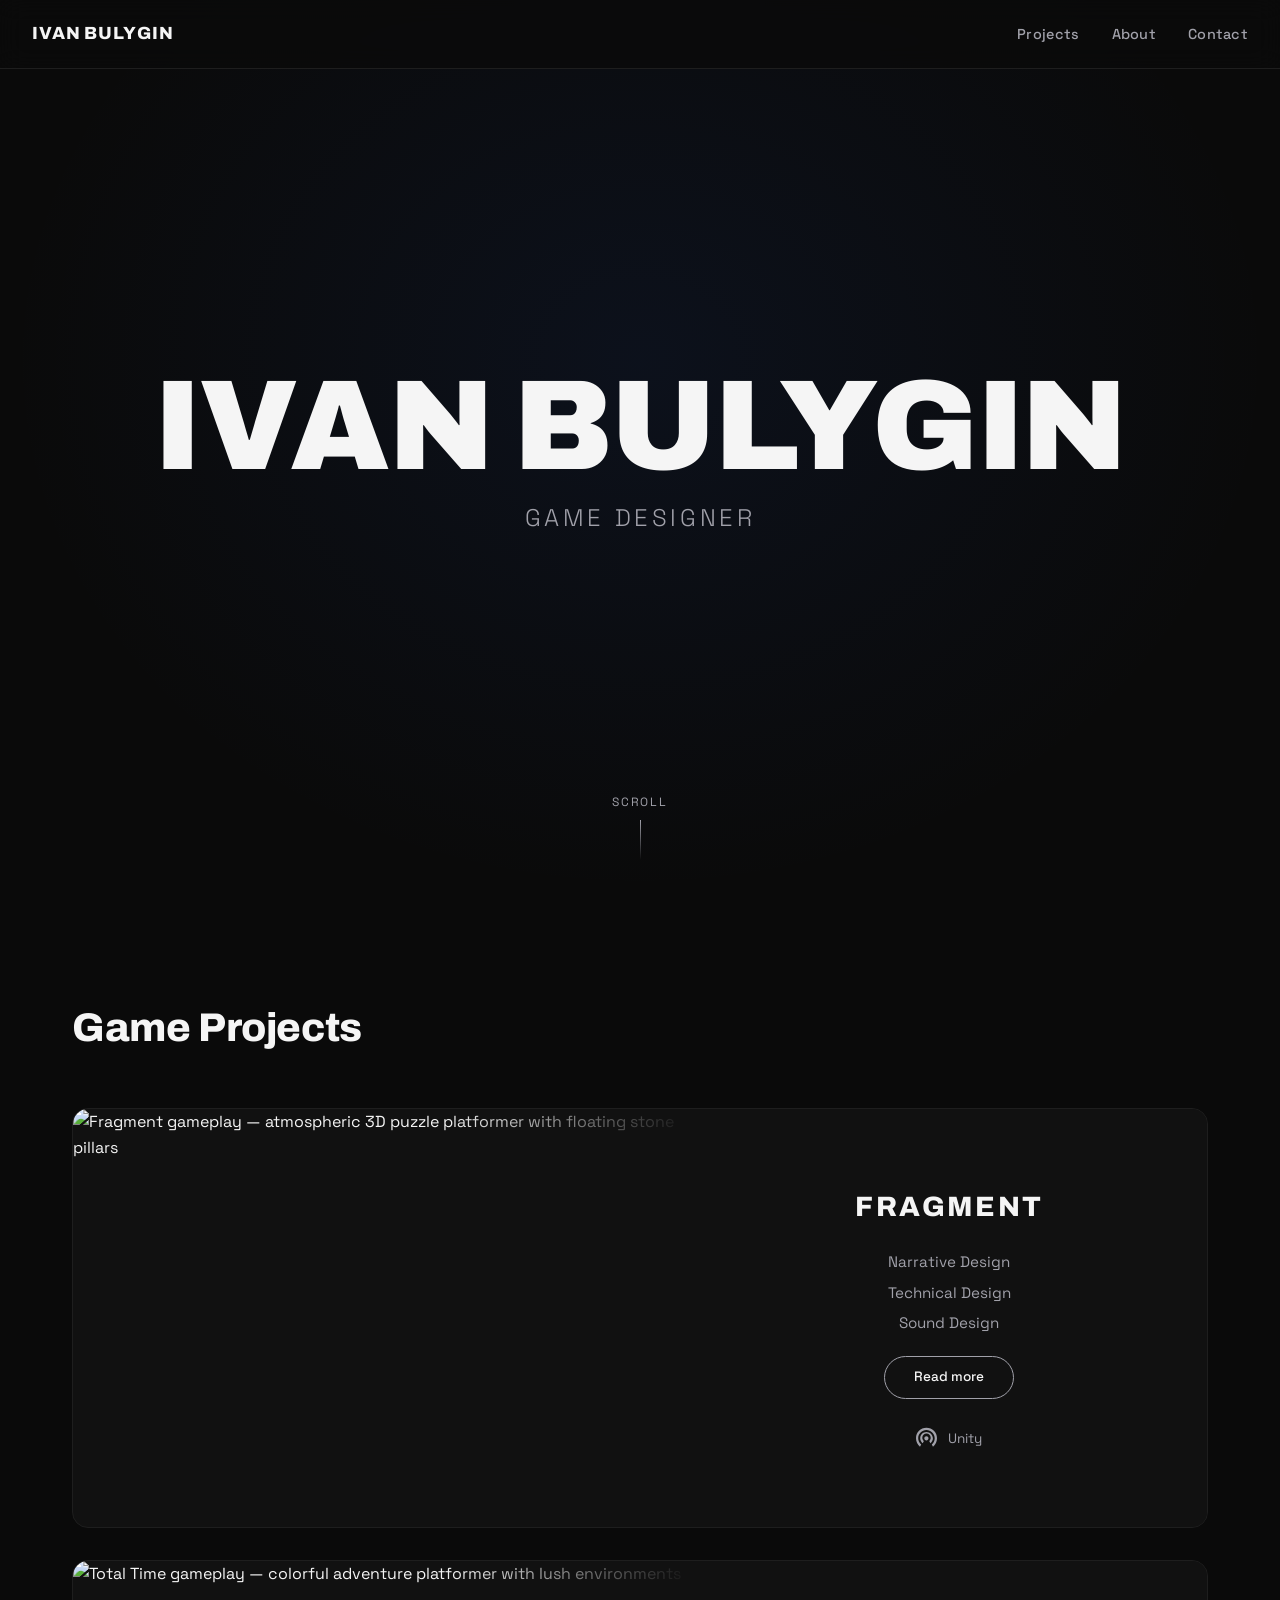
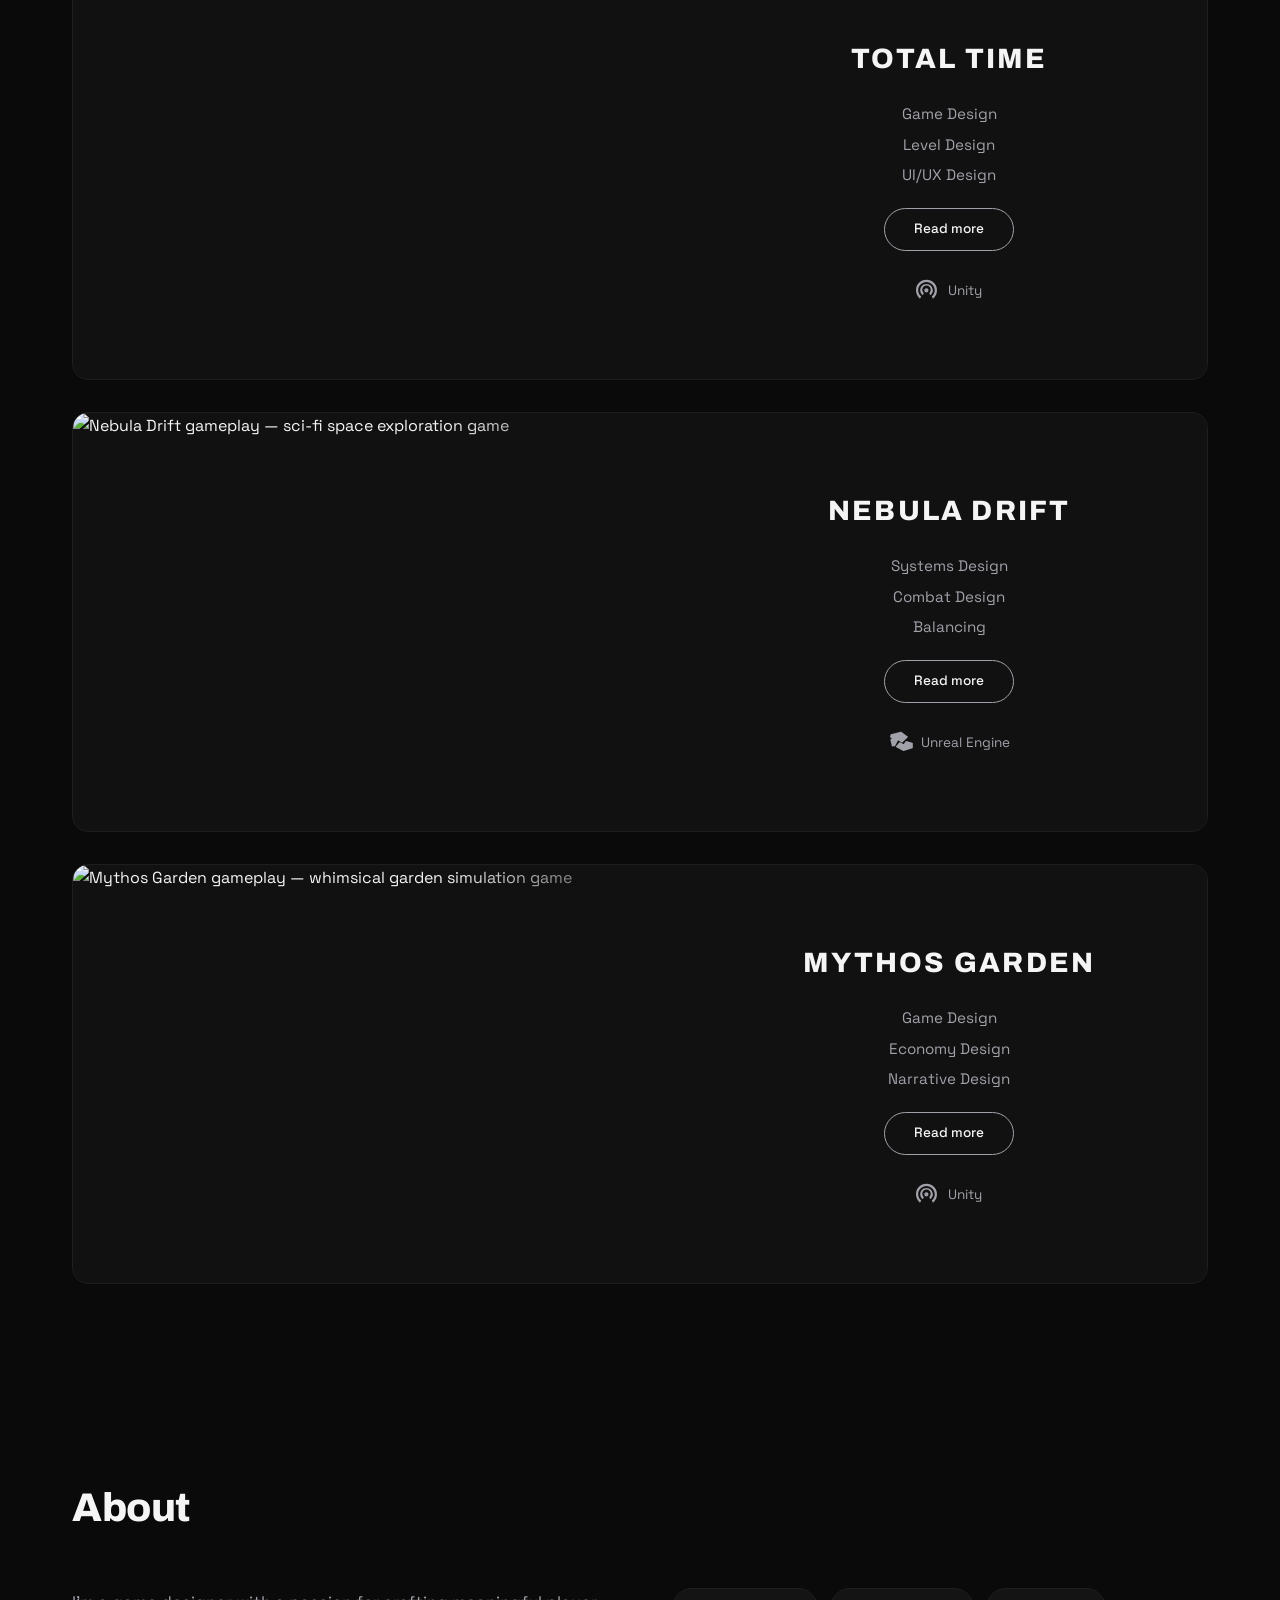
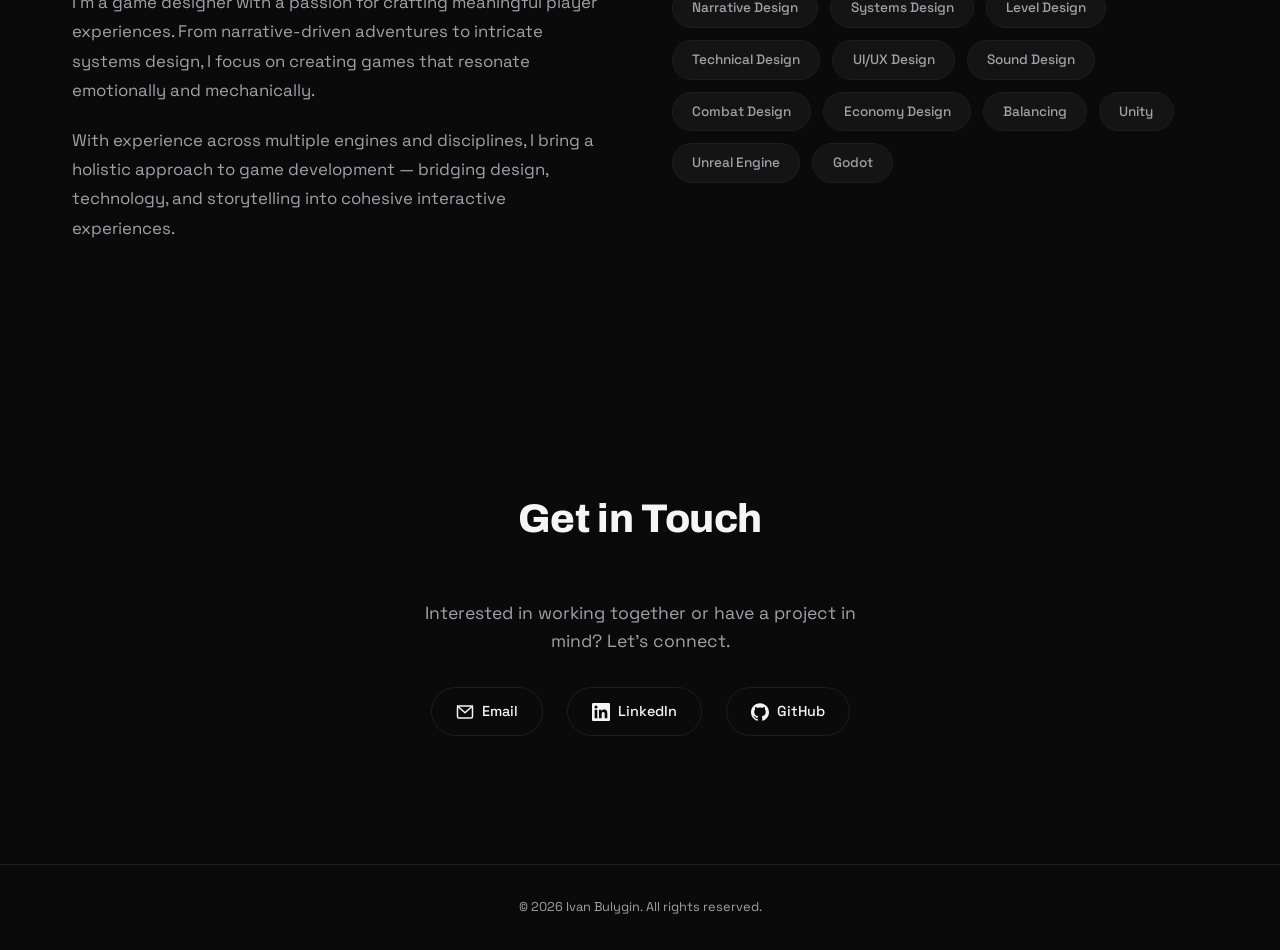
==== index.html @ 9d16061a "Add game designer portfolio website Dark-themed, cinematic single-page portfolio with: - Bold hero s" ====
<!DOCTYPE html>
<html lang="en">
<head>
  <meta charset="UTF-8">
  <meta name="viewport" content="width=device-width, initial-scale=1.0">
  <title>Ivan Bulygin — Game Designer</title>
  <meta name="description" content="Game Designer portfolio — Narrative Design, Technical Design, Sound Design">
  <link rel="preconnect" href="https://fonts.googleapis.com">
  <link rel="preconnect" href="https://fonts.gstatic.com" crossorigin>
  <link href="https://fonts.googleapis.com/css2?family=Archivo:wght@400;500;600;700;800;900&family=Space+Grotesk:wght@300;400;500;600;700&display=swap" rel="stylesheet">
  <style>
    *, *::before, *::after { margin: 0; padding: 0; box-sizing: border-box; }

    :root {
      --bg: #0a0a0a;
      --bg-card: #111111;
      --text: #f5f5f5;
      --text-muted: #a1a1aa;
      --accent: #2563EB;
      --border: #1e1e1e;
      --font-heading: 'Archivo', sans-serif;
      --font-body: 'Space Grotesk', sans-serif;
    }

    html { scroll-behavior: smooth; }

    body {
      background: var(--bg);
      color: var(--text);
      font-family: var(--font-body);
      line-height: 1.6;
      -webkit-font-smoothing: antialiased;
    }

    @media (prefers-reduced-motion: reduce) {
      *, *::before, *::after {
        animation-duration: 0.01ms !important;
        transition-duration: 0.01ms !important;
        scroll-behavior: auto !important;
      }
    }

    /* ── Navigation ── */
    nav {
      position: fixed;
      top: 0;
      left: 0;
      right: 0;
      z-index: 50;
      padding: 1.25rem 2rem;
      display: flex;
      justify-content: space-between;
      align-items: center;
      background: rgba(10, 10, 10, 0.8);
      backdrop-filter: blur(12px);
      -webkit-backdrop-filter: blur(12px);
      border-bottom: 1px solid var(--border);
      transition: background 0.3s;
    }

    nav .logo {
      font-family: var(--font-heading);
      font-weight: 800;
      font-size: 1.1rem;
      letter-spacing: 0.05em;
      text-transform: uppercase;
      color: var(--text);
      text-decoration: none;
    }

    nav .nav-links {
      display: flex;
      gap: 2rem;
      list-style: none;
    }

    nav .nav-links a {
      color: var(--text-muted);
      text-decoration: none;
      font-size: 0.9rem;
      font-weight: 500;
      letter-spacing: 0.02em;
      transition: color 0.2s;
      cursor: pointer;
    }

    nav .nav-links a:hover,
    nav .nav-links a:focus-visible {
      color: var(--text);
    }

    /* ── Hero ── */
    .hero {
      min-height: 100vh;
      display: flex;
      flex-direction: column;
      justify-content: center;
      align-items: center;
      text-align: center;
      padding: 2rem;
      position: relative;
      overflow: hidden;
    }

    .hero::before {
      content: '';
      position: absolute;
      inset: 0;
      background: radial-gradient(ellipse at 50% 40%, rgba(37, 99, 235, 0.08) 0%, transparent 70%);
      pointer-events: none;
    }

    .hero h1 {
      font-family: var(--font-heading);
      font-weight: 900;
      font-size: clamp(3.5rem, 10vw, 8rem);
      letter-spacing: -0.02em;
      line-height: 1;
      margin-bottom: 0.5rem;
      opacity: 0;
      transform: translateY(30px);
      animation: fadeUp 0.8s ease forwards;
    }

    .hero .subtitle {
      font-family: var(--font-body);
      font-size: clamp(1.1rem, 2.5vw, 1.5rem);
      font-weight: 300;
      color: var(--text-muted);
      letter-spacing: 0.15em;
      text-transform: uppercase;
      opacity: 0;
      transform: translateY(20px);
      animation: fadeUp 0.8s ease 0.2s forwards;
    }

    .hero .scroll-hint {
      position: absolute;
      bottom: 2.5rem;
      display: flex;
      flex-direction: column;
      align-items: center;
      gap: 0.5rem;
      color: var(--text-muted);
      font-size: 0.75rem;
      letter-spacing: 0.15em;
      text-transform: uppercase;
      opacity: 0;
      animation: fadeUp 0.8s ease 0.6s forwards;
    }

    .scroll-hint .arrow {
      width: 1px;
      height: 40px;
      background: linear-gradient(to bottom, var(--text-muted), transparent);
      animation: pulse 2s ease-in-out infinite;
    }

    /* ── Section ── */
    section {
      padding: 6rem 2rem;
      max-width: 1200px;
      margin: 0 auto;
    }

    .section-title {
      font-family: var(--font-heading);
      font-weight: 800;
      font-size: clamp(1.8rem, 4vw, 2.5rem);
      margin-bottom: 3rem;
      letter-spacing: -0.01em;
    }

    /* ── Project Cards ── */
    .projects-grid {
      display: flex;
      flex-direction: column;
      gap: 2rem;
    }

    .project-card {
      position: relative;
      display: grid;
      grid-template-columns: 1.2fr 1fr;
      min-height: 420px;
      border-radius: 16px;
      overflow: hidden;
      background: var(--bg-card);
      border: 1px solid var(--border);
      cursor: pointer;
      transition: transform 0.35s ease, box-shadow 0.35s ease;
      text-decoration: none;
      color: var(--text);
    }

    .project-card:hover {
      transform: translateY(-4px);
      box-shadow: 0 20px 60px rgba(0, 0, 0, 0.5);
    }

    .project-card:focus-visible {
      outline: 2px solid var(--accent);
      outline-offset: 2px;
    }

    .project-media {
      position: relative;
      overflow: hidden;
    }

    .project-media img {
      width: 100%;
      height: 100%;
      object-fit: cover;
      transition: transform 0.6s ease;
    }

    .project-card:hover .project-media img {
      transform: scale(1.05);
    }

    .project-media::after {
      content: '';
      position: absolute;
      inset: 0;
      background: linear-gradient(to right, transparent 60%, var(--bg-card) 100%);
      pointer-events: none;
    }

    .project-info {
      display: flex;
      flex-direction: column;
      justify-content: center;
      align-items: center;
      text-align: center;
      padding: 2.5rem;
      gap: 1.25rem;
      position: relative;
      background: linear-gradient(135deg, rgba(17,17,17,0.6) 0%, var(--bg-card) 40%);
    }

    .project-title {
      font-family: var(--font-heading);
      font-weight: 800;
      font-size: 1.75rem;
      letter-spacing: 0.08em;
      text-transform: uppercase;
    }

    .project-roles {
      display: flex;
      flex-direction: column;
      gap: 0.4rem;
    }

    .project-roles span {
      font-size: 0.95rem;
      color: var(--text-muted);
      font-weight: 400;
    }

    .project-btn {
      display: inline-block;
      padding: 0.6rem 1.8rem;
      border: 1px solid var(--text-muted);
      border-radius: 100px;
      font-family: var(--font-body);
      font-size: 0.85rem;
      font-weight: 500;
      color: var(--text);
      text-decoration: none;
      transition: background 0.25s, border-color 0.25s;
      cursor: pointer;
      background: transparent;
    }

    .project-btn:hover {
      background: rgba(255,255,255,0.08);
      border-color: var(--text);
    }

    .project-engine {
      display: flex;
      align-items: center;
      gap: 0.5rem;
      color: var(--text-muted);
      font-size: 0.85rem;
      margin-top: 0.5rem;
    }

    .project-engine svg {
      width: 24px;
      height: 24px;
    }

    /* ── About ── */
    .about-content {
      display: grid;
      grid-template-columns: 1fr 1fr;
      gap: 4rem;
      align-items: start;
    }

    .about-text p {
      color: var(--text-muted);
      font-size: 1.05rem;
      line-height: 1.75;
      margin-bottom: 1.25rem;
    }

    .skills-list {
      display: flex;
      flex-wrap: wrap;
      gap: 0.75rem;
      list-style: none;
    }

    .skills-list li {
      padding: 0.5rem 1.2rem;
      background: rgba(255,255,255,0.04);
      border: 1px solid var(--border);
      border-radius: 100px;
      font-size: 0.85rem;
      color: var(--text-muted);
      font-weight: 500;
      transition: border-color 0.2s, color 0.2s;
    }

    .skills-list li:hover {
      border-color: var(--text-muted);
      color: var(--text);
    }

    /* ── Contact ── */
    .contact {
      text-align: center;
      padding: 8rem 2rem;
    }

    .contact p {
      color: var(--text-muted);
      font-size: 1.1rem;
      margin-bottom: 2rem;
      max-width: 480px;
      margin-left: auto;
      margin-right: auto;
    }

    .contact-links {
      display: flex;
      justify-content: center;
      gap: 1.5rem;
      flex-wrap: wrap;
    }

    .contact-link {
      display: inline-flex;
      align-items: center;
      gap: 0.5rem;
      padding: 0.75rem 1.5rem;
      border: 1px solid var(--border);
      border-radius: 100px;
      color: var(--text);
      text-decoration: none;
      font-size: 0.9rem;
      font-weight: 500;
      transition: background 0.25s, border-color 0.25s;
      cursor: pointer;
    }

    .contact-link:hover {
      background: rgba(255,255,255,0.06);
      border-color: var(--text-muted);
    }

    .contact-link svg {
      width: 18px;
      height: 18px;
    }

    /* ── Footer ── */
    footer {
      text-align: center;
      padding: 2rem;
      color: var(--text-muted);
      font-size: 0.8rem;
      border-top: 1px solid var(--border);
    }

    /* ── Animations ── */
    @keyframes fadeUp {
      to {
        opacity: 1;
        transform: translateY(0);
      }
    }

    @keyframes pulse {
      0%, 100% { opacity: 0.4; }
      50% { opacity: 1; }
    }

    .reveal {
      opacity: 0;
      transform: translateY(40px);
      transition: opacity 0.7s ease, transform 0.7s ease;
    }

    .reveal.visible {
      opacity: 1;
      transform: translateY(0);
    }

    /* ── Responsive ── */
    @media (max-width: 768px) {
      nav { padding: 1rem 1.25rem; }
      nav .nav-links { gap: 1.25rem; }
      nav .nav-links a { font-size: 0.8rem; }

      section { padding: 4rem 1.25rem; }

      .project-card {
        grid-template-columns: 1fr;
        min-height: auto;
      }

      .project-media {
        height: 240px;
      }

      .project-media::after {
        background: linear-gradient(to bottom, transparent 50%, var(--bg-card) 100%);
      }

      .project-info {
        padding: 2rem 1.5rem;
      }

      .about-content {
        grid-template-columns: 1fr;
        gap: 2.5rem;
      }

      .contact { padding: 5rem 1.25rem; }
    }

    @media (max-width: 480px) {
      .hero h1 { font-size: 3rem; }
      .project-title { font-size: 1.35rem; }
    }
  </style>
</head>
<body>

  <!-- Navigation -->
  <nav>
    <a href="#" class="logo">Ivan Bulygin</a>
    <ul class="nav-links">
      <li><a href="#projects">Projects</a></li>
      <li><a href="#about">About</a></li>
      <li><a href="#contact">Contact</a></li>
    </ul>
  </nav>

  <!-- Hero -->
  <header class="hero">
    <h1>IVAN BULYGIN</h1>
    <p class="subtitle">Game Designer</p>
    <div class="scroll-hint">
      <span>Scroll</span>
      <div class="arrow"></div>
    </div>
  </header>

  <!-- Projects -->
  <section id="projects">
    <h2 class="section-title reveal">Game Projects</h2>

    <!-- Project 1: Fragment -->
    <div class="projects-grid">
      <a class="project-card reveal" href="#" aria-label="View Fragment project details">
        <div class="project-media">
          <img src="https://media.giphy.com/media/v1.Y2lkPTc5MGI3NjExcGRnOWRyMHk1OXRrN2gxaWVnamc2ZzBuNnVyNWN4YTFyOXV5OXA1NSZlcD12MV9pbnRlcm5hbF9naWZfYnlfaWQmY3Q9Zw/26BRuo6sLetdllPAQ/giphy.gif" alt="Fragment gameplay — atmospheric 3D puzzle platformer with floating stone pillars" loading="lazy">
        </div>
        <div class="project-info">
          <h3 class="project-title">Fragment</h3>
          <div class="project-roles">
            <span>Narrative Design</span>
            <span>Technical Design</span>
            <span>Sound Design</span>
          </div>
          <span class="project-btn">Read more</span>
          <div class="project-engine">
            <svg viewBox="0 0 24 24" fill="currentColor"><path d="M10.4 0.8C4.6 0.8 0 5.4 0 11.3c0 3.4 1.6 6.4 4 8.4l1.2-2.2c-1.8-1.6-3-3.8-3-6.3C2.2 6.6 5.9 2.9 10.4 2.9s8.3 3.7 8.3 8.3c0 2.5-1.1 4.7-2.9 6.3l1.2 2.2c2.5-2 4-5 4-8.4C21 5.4 16.3 0.8 10.4 0.8zM10.4 5c-3.4 0-6.2 2.8-6.2 6.3 0 2 1 3.8 2.5 4.9l1.2-2.2c-1-.8-1.6-2-1.6-3.3 0-2.3 1.9-4.2 4.2-4.2s4.2 1.9 4.2 4.2c0 1.3-.6 2.5-1.5 3.3l1.2 2.2c1.5-1.2 2.5-3 2.5-4.9C16.7 7.8 13.9 5 10.4 5zm0 4.2c-1.1 0-2.1.9-2.1 2.1s.9 2.1 2.1 2.1 2.1-.9 2.1-2.1-.9-2.1-2.1-2.1z"/></svg>
            <span>Unity</span>
          </div>
        </div>
      </a>

      <!-- Project 2: Total Time -->
      <a class="project-card reveal" href="#" aria-label="View Total Time project details">
        <div class="project-media">
          <img src="https://media.giphy.com/media/v1.Y2lkPTc5MGI3NjExd2k4MWM5NjVyYmVheG5oOGQ5ZnFiOGl3dzU4cXo4cWVlc3J1dSZlcD12MV9pbnRlcm5hbF9naWZfYnlfaWQmY3Q9Zw/l0HlBO7eyXzSZkJri/giphy.gif" alt="Total Time gameplay — colorful adventure platformer with lush environments" loading="lazy">
        </div>
        <div class="project-info">
          <h3 class="project-title">Total Time</h3>
          <div class="project-roles">
            <span>Game Design</span>
            <span>Level Design</span>
            <span>UI/UX Design</span>
          </div>
          <span class="project-btn">Read more</span>
          <div class="project-engine">
            <svg viewBox="0 0 24 24" fill="currentColor"><path d="M10.4 0.8C4.6 0.8 0 5.4 0 11.3c0 3.4 1.6 6.4 4 8.4l1.2-2.2c-1.8-1.6-3-3.8-3-6.3C2.2 6.6 5.9 2.9 10.4 2.9s8.3 3.7 8.3 8.3c0 2.5-1.1 4.7-2.9 6.3l1.2 2.2c2.5-2 4-5 4-8.4C21 5.4 16.3 0.8 10.4 0.8zM10.4 5c-3.4 0-6.2 2.8-6.2 6.3 0 2 1 3.8 2.5 4.9l1.2-2.2c-1-.8-1.6-2-1.6-3.3 0-2.3 1.9-4.2 4.2-4.2s4.2 1.9 4.2 4.2c0 1.3-.6 2.5-1.5 3.3l1.2 2.2c1.5-1.2 2.5-3 2.5-4.9C16.7 7.8 13.9 5 10.4 5zm0 4.2c-1.1 0-2.1.9-2.1 2.1s.9 2.1 2.1 2.1 2.1-.9 2.1-2.1-.9-2.1-2.1-2.1z"/></svg>
            <span>Unity</span>
          </div>
        </div>
      </a>

      <!-- Project 3: Nebula Drift -->
      <a class="project-card reveal" href="#" aria-label="View Nebula Drift project details">
        <div class="project-media">
          <img src="https://media.giphy.com/media/v1.Y2lkPTc5MGI3NjExaHJ4N3F2cW5nbmw1bWRubnYyMTRjcnM5Y3d0NjFra2U5bjc3bWpoZCZlcD12MV9pbnRlcm5hbF9naWZfYnlfaWQmY3Q9Zw/3o7TKSjRrfIPjeiVyM/giphy.gif" alt="Nebula Drift gameplay — sci-fi space exploration game" loading="lazy">
        </div>
        <div class="project-info">
          <h3 class="project-title">Nebula Drift</h3>
          <div class="project-roles">
            <span>Systems Design</span>
            <span>Combat Design</span>
            <span>Balancing</span>
          </div>
          <span class="project-btn">Read more</span>
          <div class="project-engine">
            <svg viewBox="0 0 24 24" fill="currentColor"><path d="M1.527 9.386l1.306 5.734a.498.498 0 00.635.37l1.07-.321a1.258 1.258 0 001.642-.484l2.9-5.076a.25.25 0 01.347-.087l3.278 2.063a.5.5 0 00.65-.065l5.4-5.363a.498.498 0 00-.066-.762L12.196.858a.5.5 0 00-.394-.08L1.893 3.264a.498.498 0 00-.369.38L1.017 5.85a.499.499 0 00.27.547l1.29.662a.25.25 0 01.016.435L1.58 8.588a.498.498 0 00-.054.798z"/><path d="M23.313 11.72l-6.06-1.756a.249.249 0 00-.273.096l-2.071 2.73a.5.5 0 01-.651.137l-3.146-1.676a.5.5 0 00-.63.105l-3.697 4.22a.25.25 0 00.073.384l7.42 4.04a.5.5 0 00.394.053l8.8-2.791a.5.5 0 00.345-.476V12.17a.5.5 0 00-.503-.45z"/></svg>
            <span>Unreal Engine</span>
          </div>
        </div>
      </a>

      <!-- Project 4: Mythos Garden -->
      <a class="project-card reveal" href="#" aria-label="View Mythos Garden project details">
        <div class="project-media">
          <img src="https://media.giphy.com/media/v1.Y2lkPTc5MGI3NjExYWFuZnY4bHlqaXpjMjZhcHY2Mm40cW1vZzhjdnFzOGYxZG1oOTF2eCZlcD12MV9pbnRlcm5hbF9naWZfYnlfaWQmY3Q9Zw/xT9IgzoKnwFNmISR8I/giphy.gif" alt="Mythos Garden gameplay — whimsical garden simulation game" loading="lazy">
        </div>
        <div class="project-info">
          <h3 class="project-title">Mythos Garden</h3>
          <div class="project-roles">
            <span>Game Design</span>
            <span>Economy Design</span>
            <span>Narrative Design</span>
          </div>
          <span class="project-btn">Read more</span>
          <div class="project-engine">
            <svg viewBox="0 0 24 24" fill="currentColor"><path d="M10.4 0.8C4.6 0.8 0 5.4 0 11.3c0 3.4 1.6 6.4 4 8.4l1.2-2.2c-1.8-1.6-3-3.8-3-6.3C2.2 6.6 5.9 2.9 10.4 2.9s8.3 3.7 8.3 8.3c0 2.5-1.1 4.7-2.9 6.3l1.2 2.2c2.5-2 4-5 4-8.4C21 5.4 16.3 0.8 10.4 0.8zM10.4 5c-3.4 0-6.2 2.8-6.2 6.3 0 2 1 3.8 2.5 4.9l1.2-2.2c-1-.8-1.6-2-1.6-3.3 0-2.3 1.9-4.2 4.2-4.2s4.2 1.9 4.2 4.2c0 1.3-.6 2.5-1.5 3.3l1.2 2.2c1.5-1.2 2.5-3 2.5-4.9C16.7 7.8 13.9 5 10.4 5zm0 4.2c-1.1 0-2.1.9-2.1 2.1s.9 2.1 2.1 2.1 2.1-.9 2.1-2.1-.9-2.1-2.1-2.1z"/></svg>
            <span>Unity</span>
          </div>
        </div>
      </a>
    </div>
  </section>

  <!-- About -->
  <section id="about">
    <h2 class="section-title reveal">About</h2>
    <div class="about-content reveal">
      <div class="about-text">
        <p>I'm a game designer with a passion for crafting meaningful player experiences. From narrative-driven adventures to intricate systems design, I focus on creating games that resonate emotionally and mechanically.</p>
        <p>With experience across multiple engines and disciplines, I bring a holistic approach to game development — bridging design, technology, and storytelling into cohesive interactive experiences.</p>
      </div>
      <div>
        <ul class="skills-list">
          <li>Narrative Design</li>
          <li>Systems Design</li>
          <li>Level Design</li>
          <li>Technical Design</li>
          <li>UI/UX Design</li>
          <li>Sound Design</li>
          <li>Combat Design</li>
          <li>Economy Design</li>
          <li>Balancing</li>
          <li>Unity</li>
          <li>Unreal Engine</li>
          <li>Godot</li>
        </ul>
      </div>
    </div>
  </section>

  <!-- Contact -->
  <section id="contact" class="contact">
    <h2 class="section-title reveal">Get in Touch</h2>
    <p class="reveal">Interested in working together or have a project in mind? Let's connect.</p>
    <div class="contact-links reveal">
      <a href="mailto:ivan@example.com" class="contact-link" aria-label="Send email">
        <svg viewBox="0 0 24 24" fill="none" stroke="currentColor" stroke-width="2" stroke-linecap="round" stroke-linejoin="round"><rect x="2" y="4" width="20" height="16" rx="2"/><path d="M22 4L12 13 2 4"/></svg>
        Email
      </a>
      <a href="https://linkedin.com/in/" class="contact-link" target="_blank" rel="noopener noreferrer" aria-label="LinkedIn profile">
        <svg viewBox="0 0 24 24" fill="currentColor"><path d="M20.447 20.452h-3.554v-5.569c0-1.328-.027-3.037-1.852-3.037-1.853 0-2.136 1.445-2.136 2.939v5.667H9.351V9h3.414v1.561h.046c.477-.9 1.637-1.85 3.37-1.85 3.601 0 4.267 2.37 4.267 5.455v6.286zM5.337 7.433a2.062 2.062 0 01-2.063-2.065 2.064 2.064 0 112.063 2.065zm1.782 13.019H3.555V9h3.564v11.452zM22.225 0H1.771C.792 0 0 .774 0 1.729v20.542C0 23.227.792 24 1.771 24h20.451C23.2 24 24 23.227 24 22.271V1.729C24 .774 23.2 0 22.222 0h.003z"/></svg>
        LinkedIn
      </a>
      <a href="https://github.com/ivanbulygin" class="contact-link" target="_blank" rel="noopener noreferrer" aria-label="GitHub profile">
        <svg viewBox="0 0 24 24" fill="currentColor"><path d="M12 .297c-6.63 0-12 5.373-12 12 0 5.303 3.438 9.8 8.205 11.385.6.113.82-.258.82-.577 0-.285-.01-1.04-.015-2.04-3.338.724-4.042-1.61-4.042-1.61C4.422 18.07 3.633 17.7 3.633 17.7c-1.087-.744.084-.729.084-.729 1.205.084 1.838 1.236 1.838 1.236 1.07 1.835 2.809 1.305 3.495.998.108-.776.417-1.305.76-1.605-2.665-.3-5.466-1.332-5.466-5.93 0-1.31.465-2.38 1.235-3.22-.135-.303-.54-1.523.105-3.176 0 0 1.005-.322 3.3 1.23.96-.267 1.98-.399 3-.405 1.02.006 2.04.138 3 .405 2.28-1.552 3.285-1.23 3.285-1.23.645 1.653.24 2.873.12 3.176.765.84 1.23 1.91 1.23 3.22 0 4.61-2.805 5.625-5.475 5.92.42.36.81 1.096.81 2.22 0 1.606-.015 2.896-.015 3.286 0 .315.21.69.825.57C20.565 22.092 24 17.592 24 12.297c0-6.627-5.373-12-12-12"/></svg>
        GitHub
      </a>
    </div>
  </section>

  <!-- Footer -->
  <footer>
    <p>&copy; 2026 Ivan Bulygin. All rights reserved.</p>
  </footer>

  <!-- Scroll Reveal Script -->
  <script>
    const observer = new IntersectionObserver((entries) => {
      entries.forEach(entry => {
        if (entry.isIntersecting) {
          entry.target.classList.add('visible');
          observer.unobserve(entry.target);
        }
      });
    }, { threshold: 0.1 });

    document.querySelectorAll('.reveal').forEach(el => observer.observe(el));
  </script>

</body>
</html>
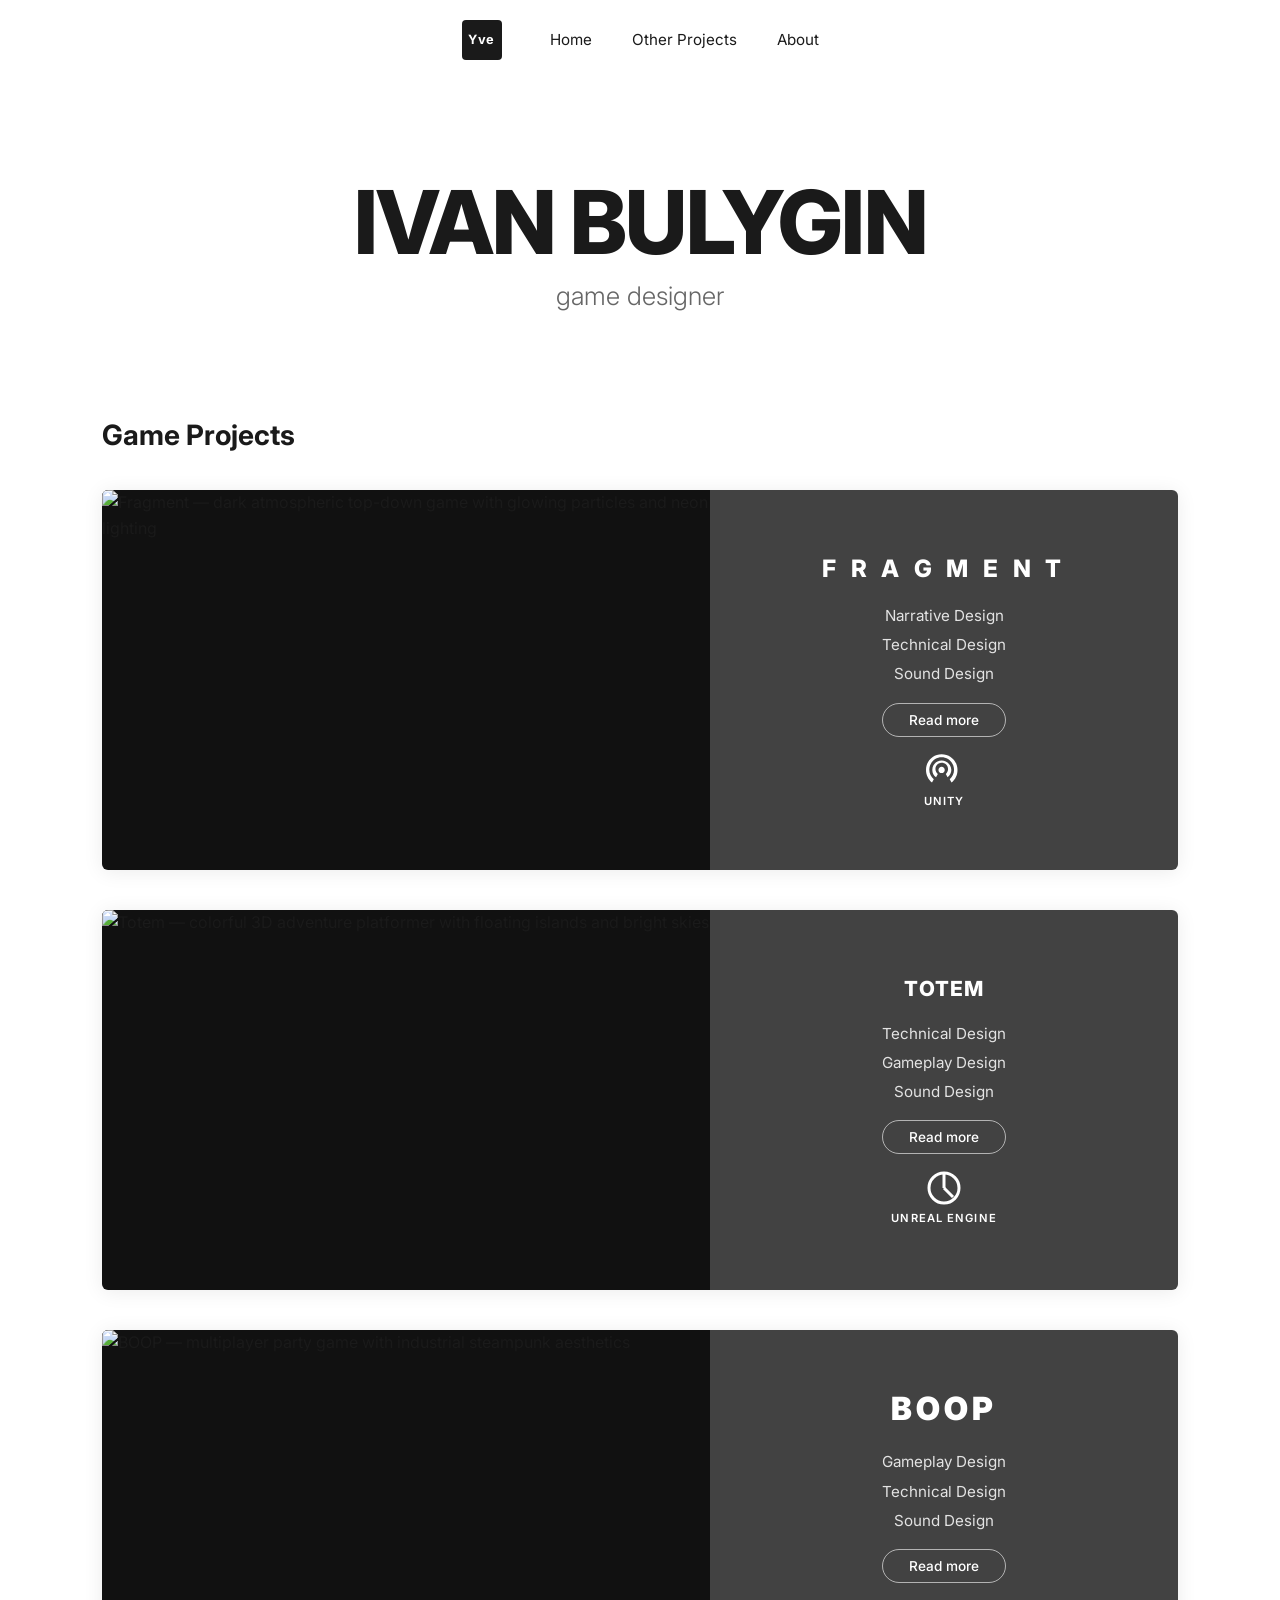
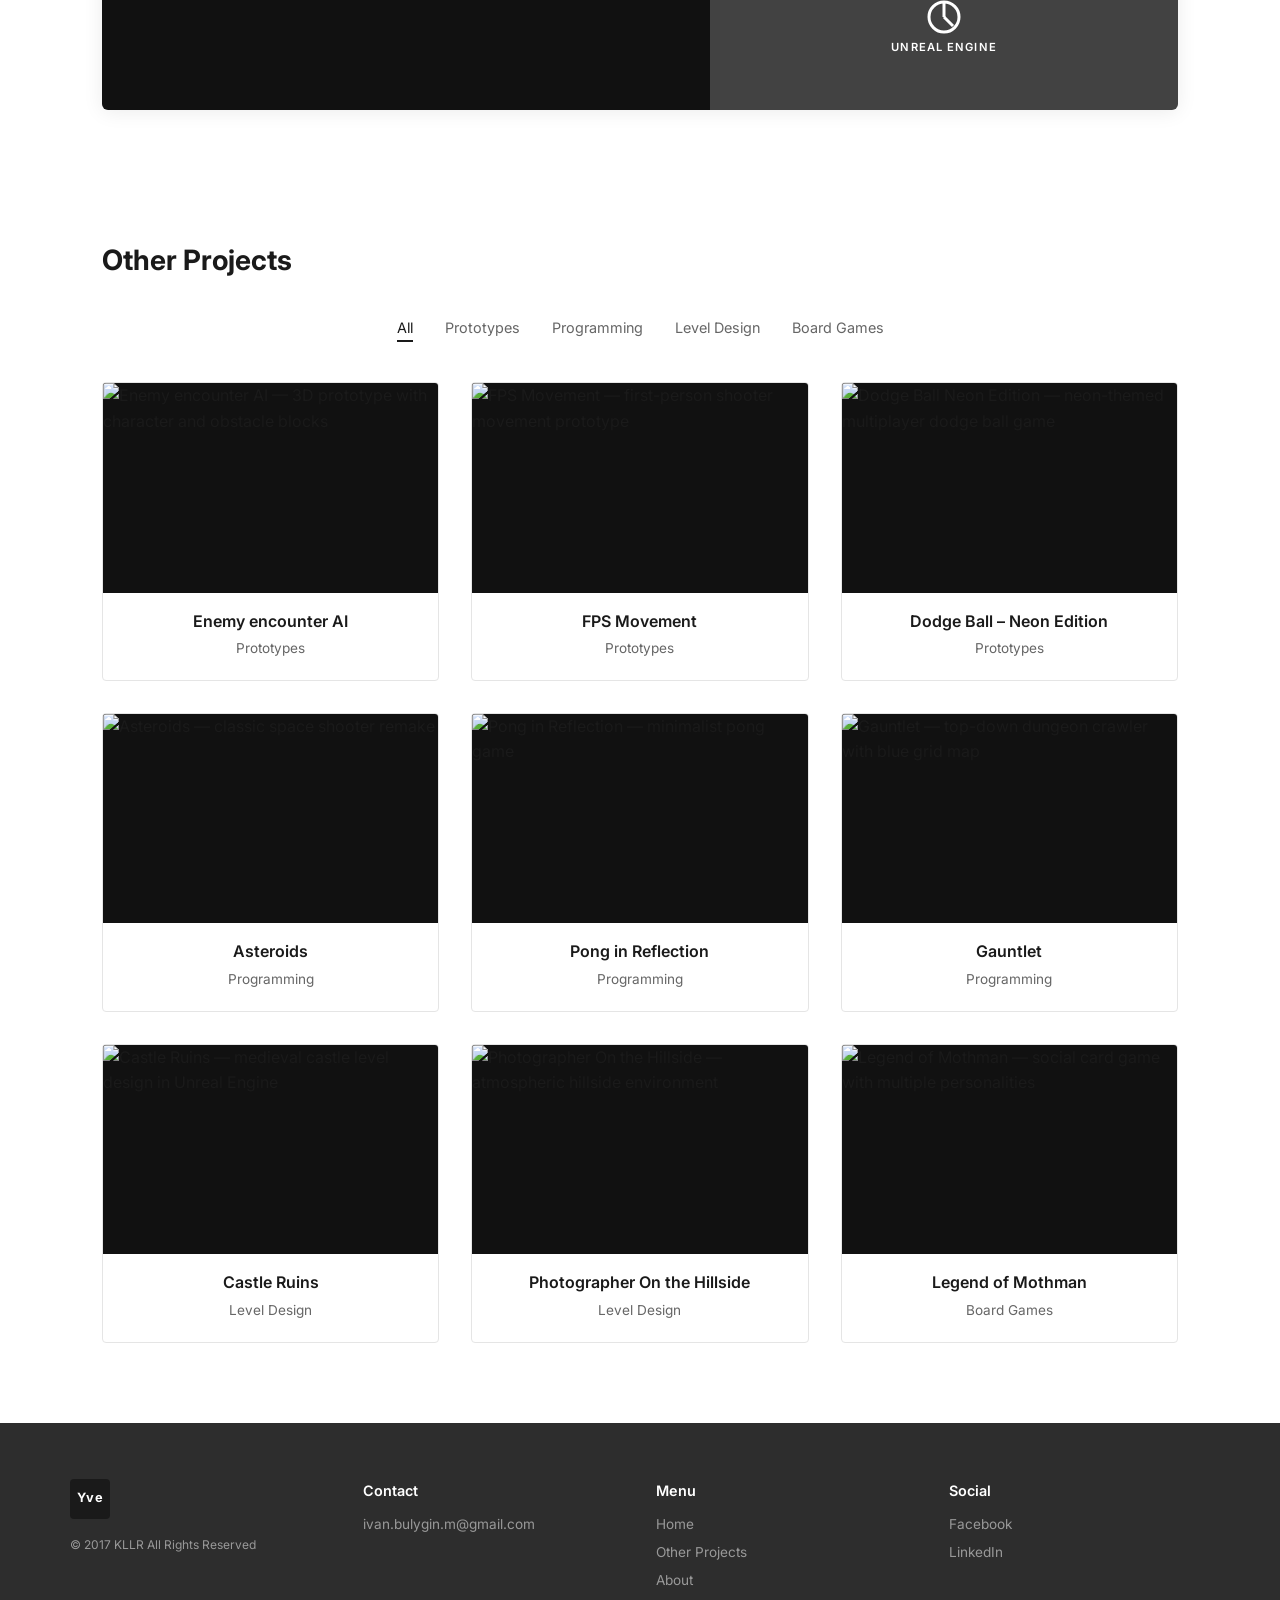
==== commit 8bc58293: "Rebuild portfolio to match original site design White/light theme matching the original ivanbulygin-" ====
--- a/index.html
+++ b/index.html
@@ -4,22 +4,23 @@
   <meta charset="UTF-8">
   <meta name="viewport" content="width=device-width, initial-scale=1.0">
   <title>Ivan Bulygin — Game Designer</title>
-  <meta name="description" content="Game Designer portfolio — Narrative Design, Technical Design, Sound Design">
+  <meta name="description" content="Ivan Bulygin — Game Designer. Narrative Design, Technical Design, Gameplay Design, Sound Design.">
   <link rel="preconnect" href="https://fonts.googleapis.com">
   <link rel="preconnect" href="https://fonts.gstatic.com" crossorigin>
-  <link href="https://fonts.googleapis.com/css2?family=Archivo:wght@400;500;600;700;800;900&family=Space+Grotesk:wght@300;400;500;600;700&display=swap" rel="stylesheet">
+  <link href="https://fonts.googleapis.com/css2?family=Inter:wght@300;400;500;600;700;800;900&display=swap" rel="stylesheet">
   <style>
     *, *::before, *::after { margin: 0; padding: 0; box-sizing: border-box; }
 
     :root {
-      --bg: #0a0a0a;
-      --bg-card: #111111;
-      --text: #f5f5f5;
-      --text-muted: #a1a1aa;
-      --accent: #2563EB;
-      --border: #1e1e1e;
-      --font-heading: 'Archivo', sans-serif;
-      --font-body: 'Space Grotesk', sans-serif;
+      --bg: #ffffff;
+      --bg-footer: #2d2d2d;
+      --bg-card-overlay: rgba(50, 50, 50, 0.92);
+      --text: #1a1a1a;
+      --text-light: #666666;
+      --text-white: #ffffff;
+      --text-muted-footer: #999999;
+      --border: #e5e5e5;
+      --font: 'Inter', -apple-system, BlinkMacSystemFont, sans-serif;
     }
 
     html { scroll-behavior: smooth; }
@@ -27,10 +28,12 @@
     body {
       background: var(--bg);
       color: var(--text);
-      font-family: var(--font-body);
+      font-family: var(--font);
       line-height: 1.6;
       -webkit-font-smoothing: antialiased;
     }
+
+    a { text-decoration: none; color: inherit; }
 
     @media (prefers-reduced-motion: reduce) {
       *, *::before, *::after {
@@ -42,368 +45,365 @@
 
     /* ── Navigation ── */
     nav {
-      position: fixed;
+      display: flex;
+      align-items: center;
+      justify-content: center;
+      gap: 3rem;
+      padding: 1.25rem 2rem;
+      position: sticky;
       top: 0;
-      left: 0;
-      right: 0;
       z-index: 50;
-      padding: 1.25rem 2rem;
-      display: flex;
-      justify-content: space-between;
+      background: rgba(255, 255, 255, 0.95);
+      backdrop-filter: blur(10px);
+      -webkit-backdrop-filter: blur(10px);
+    }
+
+    .logo {
+      display: flex;
       align-items: center;
-      background: rgba(10, 10, 10, 0.8);
-      backdrop-filter: blur(12px);
-      -webkit-backdrop-filter: blur(12px);
-      border-bottom: 1px solid var(--border);
-      transition: background 0.3s;
-    }
-
-    nav .logo {
-      font-family: var(--font-heading);
-      font-weight: 800;
-      font-size: 1.1rem;
-      letter-spacing: 0.05em;
-      text-transform: uppercase;
+      justify-content: center;
+      width: 40px;
+      height: 40px;
+      background: #1a1a1a;
+      color: #fff;
+      font-weight: 700;
+      font-size: 0.8rem;
+      letter-spacing: 0.03em;
+      border-radius: 4px;
+      cursor: pointer;
+    }
+
+    .nav-links {
+      display: flex;
+      gap: 2.5rem;
+      list-style: none;
+    }
+
+    .nav-links a {
+      font-size: 0.95rem;
+      font-weight: 400;
       color: var(--text);
-      text-decoration: none;
-    }
-
-    nav .nav-links {
-      display: flex;
-      gap: 2rem;
-      list-style: none;
-    }
-
-    nav .nav-links a {
-      color: var(--text-muted);
-      text-decoration: none;
-      font-size: 0.9rem;
-      font-weight: 500;
-      letter-spacing: 0.02em;
-      transition: color 0.2s;
+      transition: opacity 0.2s;
       cursor: pointer;
     }
 
-    nav .nav-links a:hover,
-    nav .nav-links a:focus-visible {
-      color: var(--text);
-    }
+    .nav-links a:hover { opacity: 0.6; }
+    .nav-links a:focus-visible { outline: 2px solid var(--text); outline-offset: 4px; border-radius: 2px; }
 
     /* ── Hero ── */
     .hero {
-      min-height: 100vh;
+      text-align: center;
+      padding: 6rem 2rem 4rem;
+    }
+
+    .hero h1 {
+      font-size: clamp(3rem, 8vw, 5.5rem);
+      font-weight: 800;
+      letter-spacing: -0.02em;
+      line-height: 1.05;
+      margin-bottom: 0.5rem;
+    }
+
+    .hero .subtitle {
+      font-size: clamp(1.1rem, 2.5vw, 1.6rem);
+      font-weight: 300;
+      color: var(--text-light);
+    }
+
+    /* ── Sections ── */
+    .container {
+      max-width: 1140px;
+      margin: 0 auto;
+      padding: 0 2rem;
+    }
+
+    .section-title {
+      font-size: 1.75rem;
+      font-weight: 700;
+      margin-bottom: 2rem;
+    }
+
+    /* ── Game Projects (Main Cards) ── */
+    #projects { padding: 2rem 0 4rem; }
+
+    .game-projects {
+      display: flex;
+      flex-direction: column;
+      gap: 2.5rem;
+    }
+
+    .game-card {
+      display: grid;
+      grid-template-columns: 1.3fr 1fr;
+      border-radius: 6px;
+      overflow: hidden;
+      min-height: 380px;
+      box-shadow: 0 2px 20px rgba(0, 0, 0, 0.08);
+      transition: box-shadow 0.3s, transform 0.3s;
+      cursor: pointer;
+    }
+
+    .game-card:hover {
+      box-shadow: 0 8px 40px rgba(0, 0, 0, 0.15);
+      transform: translateY(-2px);
+    }
+
+    .game-card:focus-visible {
+      outline: 2px solid var(--text);
+      outline-offset: 2px;
+    }
+
+    .game-media {
+      position: relative;
+      overflow: hidden;
+      background: #111;
+    }
+
+    .game-media img {
+      width: 100%;
+      height: 100%;
+      object-fit: cover;
+      transition: transform 0.5s ease;
+    }
+
+    .game-card:hover .game-media img {
+      transform: scale(1.03);
+    }
+
+    .game-info {
       display: flex;
       flex-direction: column;
       justify-content: center;
       align-items: center;
       text-align: center;
-      padding: 2rem;
+      padding: 2.5rem 2rem;
+      gap: 1rem;
+      background: var(--bg-card-overlay);
+      color: var(--text-white);
       position: relative;
-      overflow: hidden;
-    }
-
-    .hero::before {
+    }
+
+    .game-info::before {
       content: '';
       position: absolute;
       inset: 0;
-      background: radial-gradient(ellipse at 50% 40%, rgba(37, 99, 235, 0.08) 0%, transparent 70%);
+      background-size: cover;
+      background-position: center;
+      opacity: 0.15;
       pointer-events: none;
     }
 
-    .hero h1 {
-      font-family: var(--font-heading);
-      font-weight: 900;
-      font-size: clamp(3.5rem, 10vw, 8rem);
-      letter-spacing: -0.02em;
-      line-height: 1;
-      margin-bottom: 0.5rem;
+    .game-logo {
+      font-size: 1.6rem;
+      font-weight: 800;
+      letter-spacing: 0.12em;
+      text-transform: uppercase;
+      position: relative;
+    }
+
+    .game-logo.fragment { letter-spacing: 0.2em; font-size: 1.5rem; }
+    .game-logo.boop { font-size: 2rem; font-weight: 900; }
+
+    .game-roles {
+      display: flex;
+      flex-direction: column;
+      gap: 0.3rem;
+      position: relative;
+    }
+
+    .game-roles span {
+      font-size: 0.95rem;
+      font-weight: 400;
+      color: rgba(255, 255, 255, 0.85);
+    }
+
+    .read-more-btn {
+      display: inline-block;
+      padding: 0.5rem 1.6rem;
+      border: 1.5px solid rgba(255, 255, 255, 0.6);
+      border-radius: 100px;
+      font-family: var(--font);
+      font-size: 0.85rem;
+      font-weight: 500;
+      color: var(--text-white);
+      background: transparent;
+      cursor: pointer;
+      transition: background 0.25s, border-color 0.25s;
+      position: relative;
+    }
+
+    .read-more-btn:hover {
+      background: rgba(255, 255, 255, 0.12);
+      border-color: #fff;
+    }
+
+    .engine-badge {
+      display: flex;
+      align-items: center;
+      gap: 0.5rem;
+      margin-top: 0.5rem;
+      position: relative;
+    }
+
+    .engine-badge img {
+      height: 40px;
+      width: auto;
+      filter: brightness(0) invert(1);
+    }
+
+    .engine-badge svg {
+      height: 40px;
+      width: auto;
+      fill: #fff;
+    }
+
+    .engine-text {
+      display: flex;
+      flex-direction: column;
+      align-items: center;
+      color: var(--text-white);
+    }
+
+    .engine-text .engine-icon {
+      width: 36px;
+      height: 36px;
+      margin-bottom: 0.25rem;
+    }
+
+    .engine-text span {
+      font-size: 0.7rem;
+      font-weight: 600;
+      text-transform: uppercase;
+      letter-spacing: 0.1em;
+    }
+
+    /* ── Other Projects ── */
+    #other-projects { padding: 4rem 0 5rem; }
+
+    .filter-tabs {
+      display: flex;
+      justify-content: center;
+      gap: 2rem;
+      margin-bottom: 2.5rem;
+      flex-wrap: wrap;
+    }
+
+    .filter-tab {
+      font-family: var(--font);
+      font-size: 0.9rem;
+      font-weight: 400;
+      color: var(--text-light);
+      background: none;
+      border: none;
+      cursor: pointer;
+      padding: 0.25rem 0;
+      border-bottom: 2px solid transparent;
+      transition: color 0.2s, border-color 0.2s;
+    }
+
+    .filter-tab:hover { color: var(--text); }
+    .filter-tab.active {
+      color: var(--text);
+      border-bottom-color: var(--text);
+    }
+    .filter-tab:focus-visible { outline: 2px solid var(--text); outline-offset: 4px; border-radius: 2px; }
+
+    .other-grid {
+      display: grid;
+      grid-template-columns: repeat(3, 1fr);
+      gap: 2rem;
+    }
+
+    .other-card {
+      border: 1px solid var(--border);
+      border-radius: 4px;
+      overflow: hidden;
+      transition: box-shadow 0.3s, transform 0.3s;
+      cursor: pointer;
+      background: #fff;
+    }
+
+    .other-card:hover {
+      box-shadow: 0 6px 24px rgba(0, 0, 0, 0.1);
+      transform: translateY(-3px);
+    }
+
+    .other-card:focus-visible {
+      outline: 2px solid var(--text);
+      outline-offset: 2px;
+    }
+
+    .other-card-img {
+      width: 100%;
+      aspect-ratio: 16 / 10;
+      object-fit: cover;
+      display: block;
+      background: #111;
+    }
+
+    .other-card-body {
+      padding: 1rem 1rem 1.25rem;
+      text-align: center;
+    }
+
+    .other-card-title {
+      font-size: 1rem;
+      font-weight: 600;
+      margin-bottom: 0.25rem;
+    }
+
+    .other-card-category {
+      font-size: 0.85rem;
+      color: var(--text-light);
+    }
+
+    /* ── Footer ── */
+    footer {
+      background: var(--bg-footer);
+      color: var(--text-muted-footer);
+      padding: 3.5rem 2rem 2.5rem;
+    }
+
+    .footer-inner {
+      max-width: 1140px;
+      margin: 0 auto;
+      display: grid;
+      grid-template-columns: 1fr 1fr 1fr 1fr;
+      gap: 2rem;
+    }
+
+    .footer-brand .logo {
+      margin-bottom: 1rem;
+    }
+
+    .footer-brand .copyright {
+      font-size: 0.75rem;
+      color: var(--text-muted-footer);
+    }
+
+    .footer-col h4 {
+      color: #fff;
+      font-size: 0.9rem;
+      font-weight: 600;
+      margin-bottom: 0.75rem;
+    }
+
+    .footer-col a,
+    .footer-col p {
+      display: block;
+      font-size: 0.85rem;
+      color: var(--text-muted-footer);
+      margin-bottom: 0.4rem;
+      transition: color 0.2s;
+    }
+
+    .footer-col a:hover { color: #fff; }
+
+    /* ── Animations ── */
+    .reveal {
       opacity: 0;
       transform: translateY(30px);
-      animation: fadeUp 0.8s ease forwards;
-    }
-
-    .hero .subtitle {
-      font-family: var(--font-body);
-      font-size: clamp(1.1rem, 2.5vw, 1.5rem);
-      font-weight: 300;
-      color: var(--text-muted);
-      letter-spacing: 0.15em;
-      text-transform: uppercase;
-      opacity: 0;
-      transform: translateY(20px);
-      animation: fadeUp 0.8s ease 0.2s forwards;
-    }
-
-    .hero .scroll-hint {
-      position: absolute;
-      bottom: 2.5rem;
-      display: flex;
-      flex-direction: column;
-      align-items: center;
-      gap: 0.5rem;
-      color: var(--text-muted);
-      font-size: 0.75rem;
-      letter-spacing: 0.15em;
-      text-transform: uppercase;
-      opacity: 0;
-      animation: fadeUp 0.8s ease 0.6s forwards;
-    }
-
-    .scroll-hint .arrow {
-      width: 1px;
-      height: 40px;
-      background: linear-gradient(to bottom, var(--text-muted), transparent);
-      animation: pulse 2s ease-in-out infinite;
-    }
-
-    /* ── Section ── */
-    section {
-      padding: 6rem 2rem;
-      max-width: 1200px;
-      margin: 0 auto;
-    }
-
-    .section-title {
-      font-family: var(--font-heading);
-      font-weight: 800;
-      font-size: clamp(1.8rem, 4vw, 2.5rem);
-      margin-bottom: 3rem;
-      letter-spacing: -0.01em;
-    }
-
-    /* ── Project Cards ── */
-    .projects-grid {
-      display: flex;
-      flex-direction: column;
-      gap: 2rem;
-    }
-
-    .project-card {
-      position: relative;
-      display: grid;
-      grid-template-columns: 1.2fr 1fr;
-      min-height: 420px;
-      border-radius: 16px;
-      overflow: hidden;
-      background: var(--bg-card);
-      border: 1px solid var(--border);
-      cursor: pointer;
-      transition: transform 0.35s ease, box-shadow 0.35s ease;
-      text-decoration: none;
-      color: var(--text);
-    }
-
-    .project-card:hover {
-      transform: translateY(-4px);
-      box-shadow: 0 20px 60px rgba(0, 0, 0, 0.5);
-    }
-
-    .project-card:focus-visible {
-      outline: 2px solid var(--accent);
-      outline-offset: 2px;
-    }
-
-    .project-media {
-      position: relative;
-      overflow: hidden;
-    }
-
-    .project-media img {
-      width: 100%;
-      height: 100%;
-      object-fit: cover;
-      transition: transform 0.6s ease;
-    }
-
-    .project-card:hover .project-media img {
-      transform: scale(1.05);
-    }
-
-    .project-media::after {
-      content: '';
-      position: absolute;
-      inset: 0;
-      background: linear-gradient(to right, transparent 60%, var(--bg-card) 100%);
-      pointer-events: none;
-    }
-
-    .project-info {
-      display: flex;
-      flex-direction: column;
-      justify-content: center;
-      align-items: center;
-      text-align: center;
-      padding: 2.5rem;
-      gap: 1.25rem;
-      position: relative;
-      background: linear-gradient(135deg, rgba(17,17,17,0.6) 0%, var(--bg-card) 40%);
-    }
-
-    .project-title {
-      font-family: var(--font-heading);
-      font-weight: 800;
-      font-size: 1.75rem;
-      letter-spacing: 0.08em;
-      text-transform: uppercase;
-    }
-
-    .project-roles {
-      display: flex;
-      flex-direction: column;
-      gap: 0.4rem;
-    }
-
-    .project-roles span {
-      font-size: 0.95rem;
-      color: var(--text-muted);
-      font-weight: 400;
-    }
-
-    .project-btn {
-      display: inline-block;
-      padding: 0.6rem 1.8rem;
-      border: 1px solid var(--text-muted);
-      border-radius: 100px;
-      font-family: var(--font-body);
-      font-size: 0.85rem;
-      font-weight: 500;
-      color: var(--text);
-      text-decoration: none;
-      transition: background 0.25s, border-color 0.25s;
-      cursor: pointer;
-      background: transparent;
-    }
-
-    .project-btn:hover {
-      background: rgba(255,255,255,0.08);
-      border-color: var(--text);
-    }
-
-    .project-engine {
-      display: flex;
-      align-items: center;
-      gap: 0.5rem;
-      color: var(--text-muted);
-      font-size: 0.85rem;
-      margin-top: 0.5rem;
-    }
-
-    .project-engine svg {
-      width: 24px;
-      height: 24px;
-    }
-
-    /* ── About ── */
-    .about-content {
-      display: grid;
-      grid-template-columns: 1fr 1fr;
-      gap: 4rem;
-      align-items: start;
-    }
-
-    .about-text p {
-      color: var(--text-muted);
-      font-size: 1.05rem;
-      line-height: 1.75;
-      margin-bottom: 1.25rem;
-    }
-
-    .skills-list {
-      display: flex;
-      flex-wrap: wrap;
-      gap: 0.75rem;
-      list-style: none;
-    }
-
-    .skills-list li {
-      padding: 0.5rem 1.2rem;
-      background: rgba(255,255,255,0.04);
-      border: 1px solid var(--border);
-      border-radius: 100px;
-      font-size: 0.85rem;
-      color: var(--text-muted);
-      font-weight: 500;
-      transition: border-color 0.2s, color 0.2s;
-    }
-
-    .skills-list li:hover {
-      border-color: var(--text-muted);
-      color: var(--text);
-    }
-
-    /* ── Contact ── */
-    .contact {
-      text-align: center;
-      padding: 8rem 2rem;
-    }
-
-    .contact p {
-      color: var(--text-muted);
-      font-size: 1.1rem;
-      margin-bottom: 2rem;
-      max-width: 480px;
-      margin-left: auto;
-      margin-right: auto;
-    }
-
-    .contact-links {
-      display: flex;
-      justify-content: center;
-      gap: 1.5rem;
-      flex-wrap: wrap;
-    }
-
-    .contact-link {
-      display: inline-flex;
-      align-items: center;
-      gap: 0.5rem;
-      padding: 0.75rem 1.5rem;
-      border: 1px solid var(--border);
-      border-radius: 100px;
-      color: var(--text);
-      text-decoration: none;
-      font-size: 0.9rem;
-      font-weight: 500;
-      transition: background 0.25s, border-color 0.25s;
-      cursor: pointer;
-    }
-
-    .contact-link:hover {
-      background: rgba(255,255,255,0.06);
-      border-color: var(--text-muted);
-    }
-
-    .contact-link svg {
-      width: 18px;
-      height: 18px;
-    }
-
-    /* ── Footer ── */
-    footer {
-      text-align: center;
-      padding: 2rem;
-      color: var(--text-muted);
-      font-size: 0.8rem;
-      border-top: 1px solid var(--border);
-    }
-
-    /* ── Animations ── */
-    @keyframes fadeUp {
-      to {
-        opacity: 1;
-        transform: translateY(0);
-      }
-    }
-
-    @keyframes pulse {
-      0%, 100% { opacity: 0.4; }
-      50% { opacity: 1; }
-    }
-
-    .reveal {
-      opacity: 0;
-      transform: translateY(40px);
-      transition: opacity 0.7s ease, transform 0.7s ease;
+      transition: opacity 0.6s ease, transform 0.6s ease;
     }
 
     .reveal.visible {
@@ -412,41 +412,41 @@
     }
 
     /* ── Responsive ── */
-    @media (max-width: 768px) {
-      nav { padding: 1rem 1.25rem; }
-      nav .nav-links { gap: 1.25rem; }
-      nav .nav-links a { font-size: 0.8rem; }
-
-      section { padding: 4rem 1.25rem; }
-
-      .project-card {
+    @media (max-width: 900px) {
+      .game-card {
         grid-template-columns: 1fr;
         min-height: auto;
       }
 
-      .project-media {
-        height: 240px;
+      .game-media { height: 250px; }
+
+      .other-grid {
+        grid-template-columns: repeat(2, 1fr);
       }
 
-      .project-media::after {
-        background: linear-gradient(to bottom, transparent 50%, var(--bg-card) 100%);
+      .footer-inner {
+        grid-template-columns: 1fr 1fr;
       }
-
-      .project-info {
-        padding: 2rem 1.5rem;
+    }
+
+    @media (max-width: 600px) {
+      nav { gap: 1.5rem; padding: 1rem; }
+      .nav-links { gap: 1.5rem; }
+      .nav-links a { font-size: 0.85rem; }
+
+      .hero { padding: 4rem 1.5rem 3rem; }
+      .container { padding: 0 1.25rem; }
+
+      .other-grid {
+        grid-template-columns: 1fr;
       }
 
-      .about-content {
+      .filter-tabs { gap: 1rem; }
+
+      .footer-inner {
         grid-template-columns: 1fr;
-        gap: 2.5rem;
+        gap: 1.5rem;
       }
-
-      .contact { padding: 5rem 1.25rem; }
-    }
-
-    @media (max-width: 480px) {
-      .hero h1 { font-size: 3rem; }
-      .project-title { font-size: 1.35rem; }
     }
   </style>
 </head>
@@ -454,165 +454,212 @@
 
   <!-- Navigation -->
   <nav>
-    <a href="#" class="logo">Ivan Bulygin</a>
+    <a href="#" class="logo" aria-label="Home">Yve</a>
     <ul class="nav-links">
-      <li><a href="#projects">Projects</a></li>
+      <li><a href="#projects">Home</a></li>
+      <li><a href="#other-projects">Other Projects</a></li>
       <li><a href="#about">About</a></li>
-      <li><a href="#contact">Contact</a></li>
     </ul>
   </nav>
 
   <!-- Hero -->
   <header class="hero">
     <h1>IVAN BULYGIN</h1>
-    <p class="subtitle">Game Designer</p>
-    <div class="scroll-hint">
-      <span>Scroll</span>
-      <div class="arrow"></div>
-    </div>
+    <p class="subtitle">game designer</p>
   </header>
 
-  <!-- Projects -->
+  <!-- Game Projects -->
   <section id="projects">
-    <h2 class="section-title reveal">Game Projects</h2>
-
-    <!-- Project 1: Fragment -->
-    <div class="projects-grid">
-      <a class="project-card reveal" href="#" aria-label="View Fragment project details">
-        <div class="project-media">
-          <img src="https://media.giphy.com/media/v1.Y2lkPTc5MGI3NjExcGRnOWRyMHk1OXRrN2gxaWVnamc2ZzBuNnVyNWN4YTFyOXV5OXA1NSZlcD12MV9pbnRlcm5hbF9naWZfYnlfaWQmY3Q9Zw/26BRuo6sLetdllPAQ/giphy.gif" alt="Fragment gameplay — atmospheric 3D puzzle platformer with floating stone pillars" loading="lazy">
-        </div>
-        <div class="project-info">
-          <h3 class="project-title">Fragment</h3>
-          <div class="project-roles">
-            <span>Narrative Design</span>
-            <span>Technical Design</span>
-            <span>Sound Design</span>
-          </div>
-          <span class="project-btn">Read more</span>
-          <div class="project-engine">
-            <svg viewBox="0 0 24 24" fill="currentColor"><path d="M10.4 0.8C4.6 0.8 0 5.4 0 11.3c0 3.4 1.6 6.4 4 8.4l1.2-2.2c-1.8-1.6-3-3.8-3-6.3C2.2 6.6 5.9 2.9 10.4 2.9s8.3 3.7 8.3 8.3c0 2.5-1.1 4.7-2.9 6.3l1.2 2.2c2.5-2 4-5 4-8.4C21 5.4 16.3 0.8 10.4 0.8zM10.4 5c-3.4 0-6.2 2.8-6.2 6.3 0 2 1 3.8 2.5 4.9l1.2-2.2c-1-.8-1.6-2-1.6-3.3 0-2.3 1.9-4.2 4.2-4.2s4.2 1.9 4.2 4.2c0 1.3-.6 2.5-1.5 3.3l1.2 2.2c1.5-1.2 2.5-3 2.5-4.9C16.7 7.8 13.9 5 10.4 5zm0 4.2c-1.1 0-2.1.9-2.1 2.1s.9 2.1 2.1 2.1 2.1-.9 2.1-2.1-.9-2.1-2.1-2.1z"/></svg>
-            <span>Unity</span>
-          </div>
-        </div>
-      </a>
-
-      <!-- Project 2: Total Time -->
-      <a class="project-card reveal" href="#" aria-label="View Total Time project details">
-        <div class="project-media">
-          <img src="https://media.giphy.com/media/v1.Y2lkPTc5MGI3NjExd2k4MWM5NjVyYmVheG5oOGQ5ZnFiOGl3dzU4cXo4cWVlc3J1dSZlcD12MV9pbnRlcm5hbF9naWZfYnlfaWQmY3Q9Zw/l0HlBO7eyXzSZkJri/giphy.gif" alt="Total Time gameplay — colorful adventure platformer with lush environments" loading="lazy">
-        </div>
-        <div class="project-info">
-          <h3 class="project-title">Total Time</h3>
-          <div class="project-roles">
-            <span>Game Design</span>
-            <span>Level Design</span>
-            <span>UI/UX Design</span>
-          </div>
-          <span class="project-btn">Read more</span>
-          <div class="project-engine">
-            <svg viewBox="0 0 24 24" fill="currentColor"><path d="M10.4 0.8C4.6 0.8 0 5.4 0 11.3c0 3.4 1.6 6.4 4 8.4l1.2-2.2c-1.8-1.6-3-3.8-3-6.3C2.2 6.6 5.9 2.9 10.4 2.9s8.3 3.7 8.3 8.3c0 2.5-1.1 4.7-2.9 6.3l1.2 2.2c2.5-2 4-5 4-8.4C21 5.4 16.3 0.8 10.4 0.8zM10.4 5c-3.4 0-6.2 2.8-6.2 6.3 0 2 1 3.8 2.5 4.9l1.2-2.2c-1-.8-1.6-2-1.6-3.3 0-2.3 1.9-4.2 4.2-4.2s4.2 1.9 4.2 4.2c0 1.3-.6 2.5-1.5 3.3l1.2 2.2c1.5-1.2 2.5-3 2.5-4.9C16.7 7.8 13.9 5 10.4 5zm0 4.2c-1.1 0-2.1.9-2.1 2.1s.9 2.1 2.1 2.1 2.1-.9 2.1-2.1-.9-2.1-2.1-2.1z"/></svg>
-            <span>Unity</span>
-          </div>
-        </div>
-      </a>
-
-      <!-- Project 3: Nebula Drift -->
-      <a class="project-card reveal" href="#" aria-label="View Nebula Drift project details">
-        <div class="project-media">
-          <img src="https://media.giphy.com/media/v1.Y2lkPTc5MGI3NjExaHJ4N3F2cW5nbmw1bWRubnYyMTRjcnM5Y3d0NjFra2U5bjc3bWpoZCZlcD12MV9pbnRlcm5hbF9naWZfYnlfaWQmY3Q9Zw/3o7TKSjRrfIPjeiVyM/giphy.gif" alt="Nebula Drift gameplay — sci-fi space exploration game" loading="lazy">
-        </div>
-        <div class="project-info">
-          <h3 class="project-title">Nebula Drift</h3>
-          <div class="project-roles">
-            <span>Systems Design</span>
-            <span>Combat Design</span>
-            <span>Balancing</span>
-          </div>
-          <span class="project-btn">Read more</span>
-          <div class="project-engine">
-            <svg viewBox="0 0 24 24" fill="currentColor"><path d="M1.527 9.386l1.306 5.734a.498.498 0 00.635.37l1.07-.321a1.258 1.258 0 001.642-.484l2.9-5.076a.25.25 0 01.347-.087l3.278 2.063a.5.5 0 00.65-.065l5.4-5.363a.498.498 0 00-.066-.762L12.196.858a.5.5 0 00-.394-.08L1.893 3.264a.498.498 0 00-.369.38L1.017 5.85a.499.499 0 00.27.547l1.29.662a.25.25 0 01.016.435L1.58 8.588a.498.498 0 00-.054.798z"/><path d="M23.313 11.72l-6.06-1.756a.249.249 0 00-.273.096l-2.071 2.73a.5.5 0 01-.651.137l-3.146-1.676a.5.5 0 00-.63.105l-3.697 4.22a.25.25 0 00.073.384l7.42 4.04a.5.5 0 00.394.053l8.8-2.791a.5.5 0 00.345-.476V12.17a.5.5 0 00-.503-.45z"/></svg>
-            <span>Unreal Engine</span>
-          </div>
-        </div>
-      </a>
-
-      <!-- Project 4: Mythos Garden -->
-      <a class="project-card reveal" href="#" aria-label="View Mythos Garden project details">
-        <div class="project-media">
-          <img src="https://media.giphy.com/media/v1.Y2lkPTc5MGI3NjExYWFuZnY4bHlqaXpjMjZhcHY2Mm40cW1vZzhjdnFzOGYxZG1oOTF2eCZlcD12MV9pbnRlcm5hbF9naWZfYnlfaWQmY3Q9Zw/xT9IgzoKnwFNmISR8I/giphy.gif" alt="Mythos Garden gameplay — whimsical garden simulation game" loading="lazy">
-        </div>
-        <div class="project-info">
-          <h3 class="project-title">Mythos Garden</h3>
-          <div class="project-roles">
-            <span>Game Design</span>
-            <span>Economy Design</span>
-            <span>Narrative Design</span>
-          </div>
-          <span class="project-btn">Read more</span>
-          <div class="project-engine">
-            <svg viewBox="0 0 24 24" fill="currentColor"><path d="M10.4 0.8C4.6 0.8 0 5.4 0 11.3c0 3.4 1.6 6.4 4 8.4l1.2-2.2c-1.8-1.6-3-3.8-3-6.3C2.2 6.6 5.9 2.9 10.4 2.9s8.3 3.7 8.3 8.3c0 2.5-1.1 4.7-2.9 6.3l1.2 2.2c2.5-2 4-5 4-8.4C21 5.4 16.3 0.8 10.4 0.8zM10.4 5c-3.4 0-6.2 2.8-6.2 6.3 0 2 1 3.8 2.5 4.9l1.2-2.2c-1-.8-1.6-2-1.6-3.3 0-2.3 1.9-4.2 4.2-4.2s4.2 1.9 4.2 4.2c0 1.3-.6 2.5-1.5 3.3l1.2 2.2c1.5-1.2 2.5-3 2.5-4.9C16.7 7.8 13.9 5 10.4 5zm0 4.2c-1.1 0-2.1.9-2.1 2.1s.9 2.1 2.1 2.1 2.1-.9 2.1-2.1-.9-2.1-2.1-2.1z"/></svg>
-            <span>Unity</span>
-          </div>
-        </div>
-      </a>
-    </div>
-  </section>
-
-  <!-- About -->
-  <section id="about">
-    <h2 class="section-title reveal">About</h2>
-    <div class="about-content reveal">
-      <div class="about-text">
-        <p>I'm a game designer with a passion for crafting meaningful player experiences. From narrative-driven adventures to intricate systems design, I focus on creating games that resonate emotionally and mechanically.</p>
-        <p>With experience across multiple engines and disciplines, I bring a holistic approach to game development — bridging design, technology, and storytelling into cohesive interactive experiences.</p>
-      </div>
-      <div>
-        <ul class="skills-list">
-          <li>Narrative Design</li>
-          <li>Systems Design</li>
-          <li>Level Design</li>
-          <li>Technical Design</li>
-          <li>UI/UX Design</li>
-          <li>Sound Design</li>
-          <li>Combat Design</li>
-          <li>Economy Design</li>
-          <li>Balancing</li>
-          <li>Unity</li>
-          <li>Unreal Engine</li>
-          <li>Godot</li>
-        </ul>
+    <div class="container">
+      <h2 class="section-title reveal">Game Projects</h2>
+      <div class="game-projects">
+
+        <!-- Fragment -->
+        <a class="game-card reveal" href="#" aria-label="View Fragment project">
+          <div class="game-media">
+            <img src="https://images.unsplash.com/photo-1633356122102-3fe601e05bd2?w=800&q=80" alt="Fragment — dark atmospheric top-down game with glowing particles and neon lighting">
+          </div>
+          <div class="game-info">
+            <div class="game-logo fragment">F R A G M E N T</div>
+            <div class="game-roles">
+              <span>Narrative Design</span>
+              <span>Technical Design</span>
+              <span>Sound Design</span>
+            </div>
+            <button class="read-more-btn">Read more</button>
+            <div class="engine-text">
+              <svg class="engine-icon" viewBox="0 0 24 24" fill="white"><path d="M10.4 0.8C4.6 0.8 0 5.4 0 11.3c0 3.4 1.6 6.4 4 8.4l1.2-2.2c-1.8-1.6-3-3.8-3-6.3C2.2 6.6 5.9 2.9 10.4 2.9s8.3 3.7 8.3 8.3c0 2.5-1.1 4.7-2.9 6.3l1.2 2.2c2.5-2 4-5 4-8.4C21 5.4 16.3 0.8 10.4 0.8zM10.4 5c-3.4 0-6.2 2.8-6.2 6.3 0 2 1 3.8 2.5 4.9l1.2-2.2c-1-.8-1.6-2-1.6-3.3 0-2.3 1.9-4.2 4.2-4.2s4.2 1.9 4.2 4.2c0 1.3-.6 2.5-1.5 3.3l1.2 2.2c1.5-1.2 2.5-3 2.5-4.9C16.7 7.8 13.9 5 10.4 5zm0 4.2c-1.1 0-2.1.9-2.1 2.1s.9 2.1 2.1 2.1 2.1-.9 2.1-2.1-.9-2.1-2.1-2.1z"/></svg>
+              <span>unity</span>
+            </div>
+          </div>
+        </a>
+
+        <!-- Totem -->
+        <a class="game-card reveal" href="#" aria-label="View Totem project">
+          <div class="game-media">
+            <img src="https://images.unsplash.com/photo-1534088568595-a066f410bcda?w=800&q=80" alt="Totem — colorful 3D adventure platformer with floating islands and bright skies">
+          </div>
+          <div class="game-info">
+            <div class="game-logo" style="font-size:1.3rem; letter-spacing:0.05em;">TOTEM</div>
+            <div class="game-roles">
+              <span>Technical Design</span>
+              <span>Gameplay Design</span>
+              <span>Sound Design</span>
+            </div>
+            <button class="read-more-btn">Read more</button>
+            <div class="engine-text">
+              <svg class="engine-icon" viewBox="0 0 24 24" fill="white"><circle cx="12" cy="12" r="10" fill="none" stroke="white" stroke-width="2"/><path d="M12 2C12 2 12 12 12 12" stroke="white" stroke-width="2"/><path d="M12 12L18 18" stroke="white" stroke-width="2"/></svg>
+              <span>Unreal Engine</span>
+            </div>
+          </div>
+        </a>
+
+        <!-- BOOP -->
+        <a class="game-card reveal" href="#" aria-label="View BOOP project">
+          <div class="game-media">
+            <img src="https://images.unsplash.com/photo-1511512578047-dfb367046420?w=800&q=80" alt="BOOP — multiplayer party game with industrial steampunk aesthetics">
+          </div>
+          <div class="game-info">
+            <div class="game-logo boop">BOOP</div>
+            <div class="game-roles">
+              <span>Gameplay Design</span>
+              <span>Technical Design</span>
+              <span>Sound Design</span>
+            </div>
+            <button class="read-more-btn">Read more</button>
+            <div class="engine-text">
+              <svg class="engine-icon" viewBox="0 0 24 24" fill="white"><circle cx="12" cy="12" r="10" fill="none" stroke="white" stroke-width="2"/><path d="M12 2C12 2 12 12 12 12" stroke="white" stroke-width="2"/><path d="M12 12L18 18" stroke="white" stroke-width="2"/></svg>
+              <span>Unreal Engine</span>
+            </div>
+          </div>
+        </a>
+
       </div>
     </div>
   </section>
 
-  <!-- Contact -->
-  <section id="contact" class="contact">
-    <h2 class="section-title reveal">Get in Touch</h2>
-    <p class="reveal">Interested in working together or have a project in mind? Let's connect.</p>
-    <div class="contact-links reveal">
-      <a href="mailto:ivan@example.com" class="contact-link" aria-label="Send email">
-        <svg viewBox="0 0 24 24" fill="none" stroke="currentColor" stroke-width="2" stroke-linecap="round" stroke-linejoin="round"><rect x="2" y="4" width="20" height="16" rx="2"/><path d="M22 4L12 13 2 4"/></svg>
-        Email
-      </a>
-      <a href="https://linkedin.com/in/" class="contact-link" target="_blank" rel="noopener noreferrer" aria-label="LinkedIn profile">
-        <svg viewBox="0 0 24 24" fill="currentColor"><path d="M20.447 20.452h-3.554v-5.569c0-1.328-.027-3.037-1.852-3.037-1.853 0-2.136 1.445-2.136 2.939v5.667H9.351V9h3.414v1.561h.046c.477-.9 1.637-1.85 3.37-1.85 3.601 0 4.267 2.37 4.267 5.455v6.286zM5.337 7.433a2.062 2.062 0 01-2.063-2.065 2.064 2.064 0 112.063 2.065zm1.782 13.019H3.555V9h3.564v11.452zM22.225 0H1.771C.792 0 0 .774 0 1.729v20.542C0 23.227.792 24 1.771 24h20.451C23.2 24 24 23.227 24 22.271V1.729C24 .774 23.2 0 22.222 0h.003z"/></svg>
-        LinkedIn
-      </a>
-      <a href="https://github.com/ivanbulygin" class="contact-link" target="_blank" rel="noopener noreferrer" aria-label="GitHub profile">
-        <svg viewBox="0 0 24 24" fill="currentColor"><path d="M12 .297c-6.63 0-12 5.373-12 12 0 5.303 3.438 9.8 8.205 11.385.6.113.82-.258.82-.577 0-.285-.01-1.04-.015-2.04-3.338.724-4.042-1.61-4.042-1.61C4.422 18.07 3.633 17.7 3.633 17.7c-1.087-.744.084-.729.084-.729 1.205.084 1.838 1.236 1.838 1.236 1.07 1.835 2.809 1.305 3.495.998.108-.776.417-1.305.76-1.605-2.665-.3-5.466-1.332-5.466-5.93 0-1.31.465-2.38 1.235-3.22-.135-.303-.54-1.523.105-3.176 0 0 1.005-.322 3.3 1.23.96-.267 1.98-.399 3-.405 1.02.006 2.04.138 3 .405 2.28-1.552 3.285-1.23 3.285-1.23.645 1.653.24 2.873.12 3.176.765.84 1.23 1.91 1.23 3.22 0 4.61-2.805 5.625-5.475 5.92.42.36.81 1.096.81 2.22 0 1.606-.015 2.896-.015 3.286 0 .315.21.69.825.57C20.565 22.092 24 17.592 24 12.297c0-6.627-5.373-12-12-12"/></svg>
-        GitHub
-      </a>
+  <!-- Other Projects -->
+  <section id="other-projects">
+    <div class="container">
+      <h2 class="section-title reveal">Other Projects</h2>
+
+      <div class="filter-tabs reveal">
+        <button class="filter-tab active" data-filter="all">All</button>
+        <button class="filter-tab" data-filter="prototypes">Prototypes</button>
+        <button class="filter-tab" data-filter="programming">Programming</button>
+        <button class="filter-tab" data-filter="level-design">Level Design</button>
+        <button class="filter-tab" data-filter="board-games">Board Games</button>
+      </div>
+
+      <div class="other-grid reveal">
+
+        <!-- Prototypes -->
+        <a class="other-card" href="#" data-category="prototypes" aria-label="Enemy encounter AI project">
+          <img class="other-card-img" src="https://images.unsplash.com/photo-1614294148960-9aa740632a87?w=400&q=70" alt="Enemy encounter AI — 3D prototype with character and obstacle blocks">
+          <div class="other-card-body">
+            <h3 class="other-card-title">Enemy encounter AI</h3>
+            <p class="other-card-category">Prototypes</p>
+          </div>
+        </a>
+
+        <a class="other-card" href="#" data-category="prototypes" aria-label="FPS Movement project">
+          <img class="other-card-img" src="https://images.unsplash.com/photo-1542751371-adc38448a05e?w=400&q=70" alt="FPS Movement — first-person shooter movement prototype">
+          <div class="other-card-body">
+            <h3 class="other-card-title">FPS Movement</h3>
+            <p class="other-card-category">Prototypes</p>
+          </div>
+        </a>
+
+        <a class="other-card" href="#" data-category="prototypes" aria-label="Dodge Ball Neon Edition project">
+          <img class="other-card-img" src="https://images.unsplash.com/photo-1550745165-9bc0b252726f?w=400&q=70" alt="Dodge Ball Neon Edition — neon-themed multiplayer dodge ball game">
+          <div class="other-card-body">
+            <h3 class="other-card-title">Dodge Ball &ndash; Neon Edition</h3>
+            <p class="other-card-category">Prototypes</p>
+          </div>
+        </a>
+
+        <!-- Programming -->
+        <a class="other-card" href="#" data-category="programming" aria-label="Asteroids project">
+          <img class="other-card-img" src="https://images.unsplash.com/photo-1454789548928-9efd52dc4031?w=400&q=70" alt="Asteroids — classic space shooter remake">
+          <div class="other-card-body">
+            <h3 class="other-card-title">Asteroids</h3>
+            <p class="other-card-category">Programming</p>
+          </div>
+        </a>
+
+        <a class="other-card" href="#" data-category="programming" aria-label="Pong in Reflection project">
+          <img class="other-card-img" src="https://images.unsplash.com/photo-1535223289827-42f1e9919769?w=400&q=70" alt="Pong in Reflection — minimalist pong game">
+          <div class="other-card-body">
+            <h3 class="other-card-title">Pong in Reflection</h3>
+            <p class="other-card-category">Programming</p>
+          </div>
+        </a>
+
+        <a class="other-card" href="#" data-category="programming" aria-label="Gauntlet project">
+          <img class="other-card-img" src="https://images.unsplash.com/photo-1526374965328-7f61d4dc18c5?w=400&q=70" alt="Gauntlet — top-down dungeon crawler with blue grid map">
+          <div class="other-card-body">
+            <h3 class="other-card-title">Gauntlet</h3>
+            <p class="other-card-category">Programming</p>
+          </div>
+        </a>
+
+        <!-- Level Design -->
+        <a class="other-card" href="#" data-category="level-design" aria-label="Castle Ruins project">
+          <img class="other-card-img" src="https://images.unsplash.com/photo-1518709268805-4e9042af9f23?w=400&q=70" alt="Castle Ruins — medieval castle level design in Unreal Engine">
+          <div class="other-card-body">
+            <h3 class="other-card-title">Castle Ruins</h3>
+            <p class="other-card-category">Level Design</p>
+          </div>
+        </a>
+
+        <a class="other-card" href="#" data-category="level-design" aria-label="Photographer On the Hillside project">
+          <img class="other-card-img" src="https://images.unsplash.com/photo-1506905925346-21bda4d32df4?w=400&q=70" alt="Photographer On the Hillside — atmospheric hillside environment">
+          <div class="other-card-body">
+            <h3 class="other-card-title">Photographer On the Hillside</h3>
+            <p class="other-card-category">Level Design</p>
+          </div>
+        </a>
+
+        <!-- Board Games -->
+        <a class="other-card" href="#" data-category="board-games" aria-label="Legend of Mothman project">
+          <img class="other-card-img" src="https://images.unsplash.com/photo-1606503153255-59d8b2e4b0e4?w=400&q=70" alt="Legend of Mothman — social card game with multiple personalities">
+          <div class="other-card-body">
+            <h3 class="other-card-title">Legend of Mothman</h3>
+            <p class="other-card-category">Board Games</p>
+          </div>
+        </a>
+
+      </div>
     </div>
   </section>
 
   <!-- Footer -->
-  <footer>
-    <p>&copy; 2026 Ivan Bulygin. All rights reserved.</p>
+  <footer id="about">
+    <div class="footer-inner">
+      <div class="footer-brand">
+        <div class="logo">Yve</div>
+        <p class="copyright">&copy; 2017 KLLR All Rights Reserved</p>
+      </div>
+      <div class="footer-col">
+        <h4>Contact</h4>
+        <a href="mailto:ivan.bulygin.m@gmail.com">ivan.bulygin.m@gmail.com</a>
+      </div>
+      <div class="footer-col">
+        <h4>Menu</h4>
+        <a href="#projects">Home</a>
+        <a href="#other-projects">Other Projects</a>
+        <a href="#about">About</a>
+      </div>
+      <div class="footer-col">
+        <h4>Social</h4>
+        <a href="#" target="_blank" rel="noopener noreferrer">Facebook</a>
+        <a href="#" target="_blank" rel="noopener noreferrer">LinkedIn</a>
+      </div>
+    </div>
   </footer>
 
-  <!-- Scroll Reveal Script -->
   <script>
+    // Scroll reveal
     const observer = new IntersectionObserver((entries) => {
       entries.forEach(entry => {
         if (entry.isIntersecting) {
@@ -621,8 +668,27 @@
         }
       });
     }, { threshold: 0.1 });
-
     document.querySelectorAll('.reveal').forEach(el => observer.observe(el));
+
+    // Filter tabs
+    const tabs = document.querySelectorAll('.filter-tab');
+    const cards = document.querySelectorAll('.other-card');
+
+    tabs.forEach(tab => {
+      tab.addEventListener('click', () => {
+        tabs.forEach(t => t.classList.remove('active'));
+        tab.classList.add('active');
+        const filter = tab.dataset.filter;
+
+        cards.forEach(card => {
+          if (filter === 'all' || card.dataset.category === filter) {
+            card.style.display = '';
+          } else {
+            card.style.display = 'none';
+          }
+        });
+      });
+    });
   </script>
 
 </body>
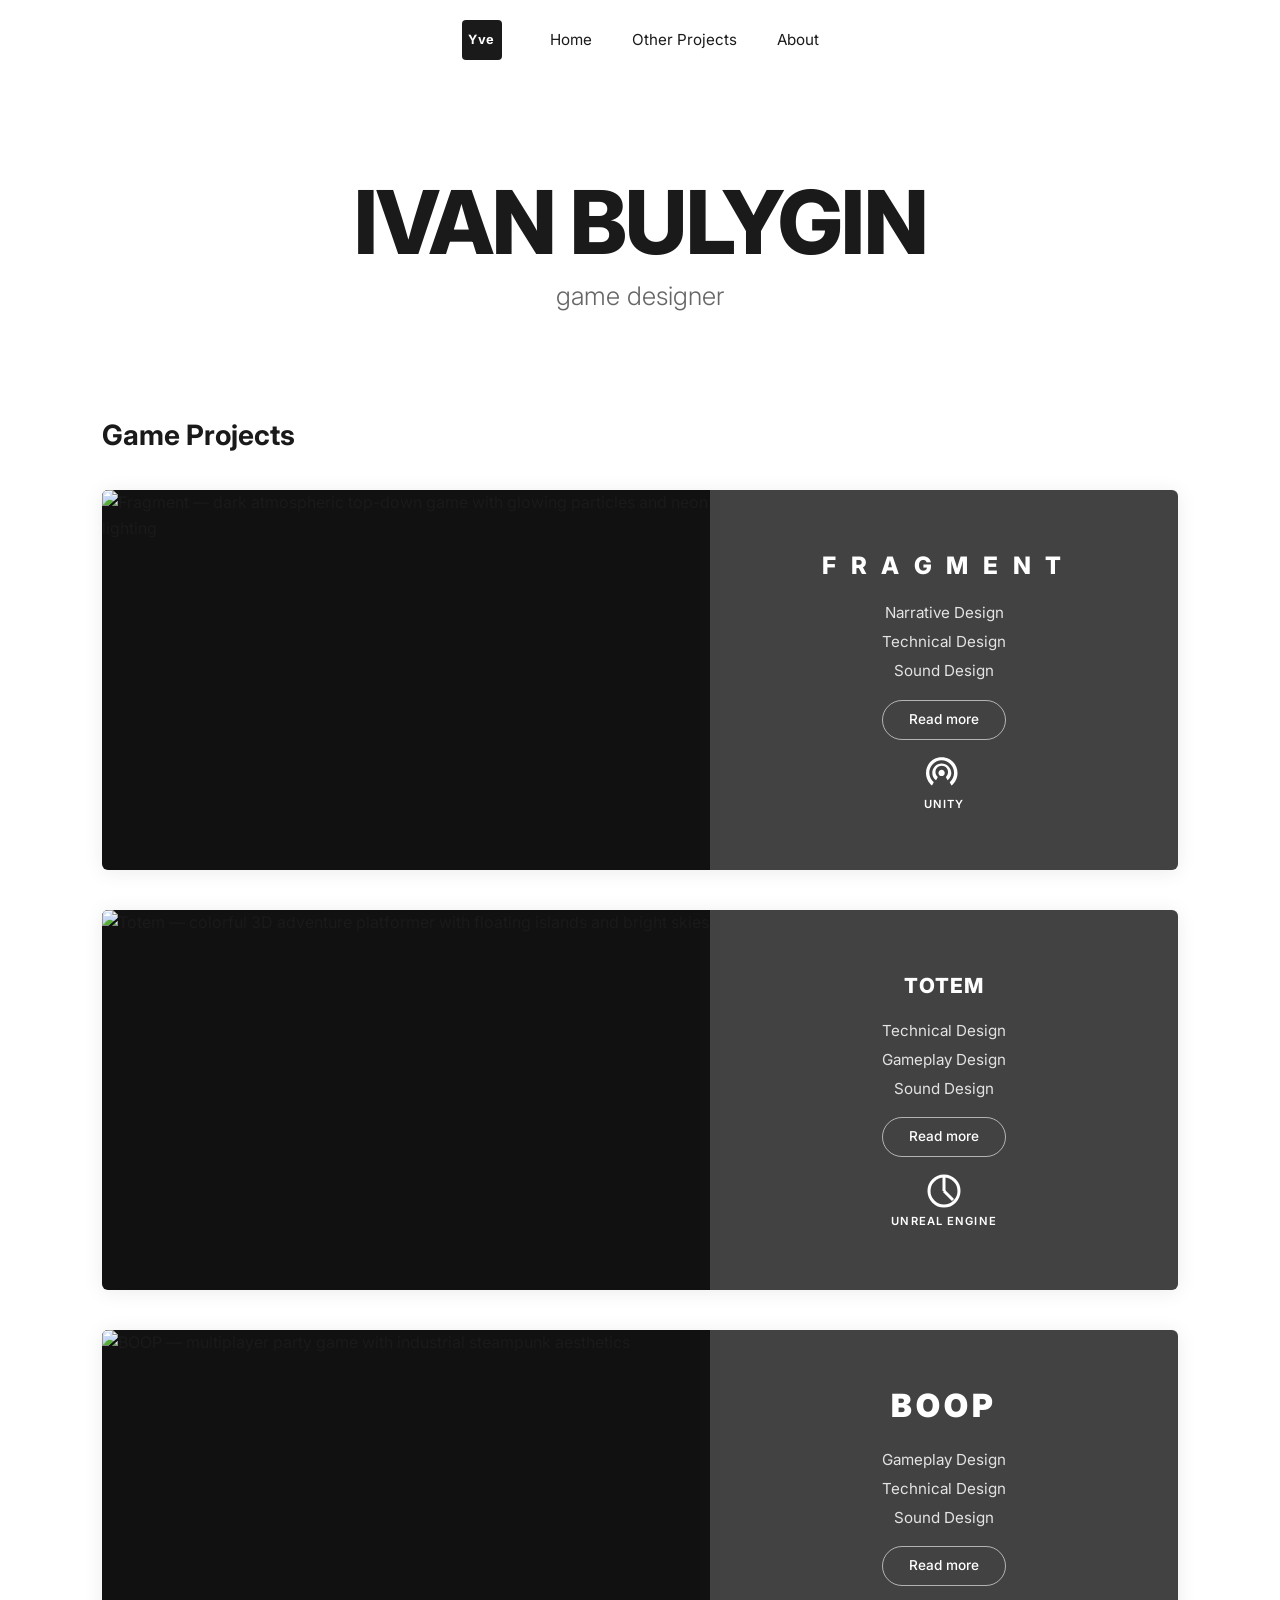
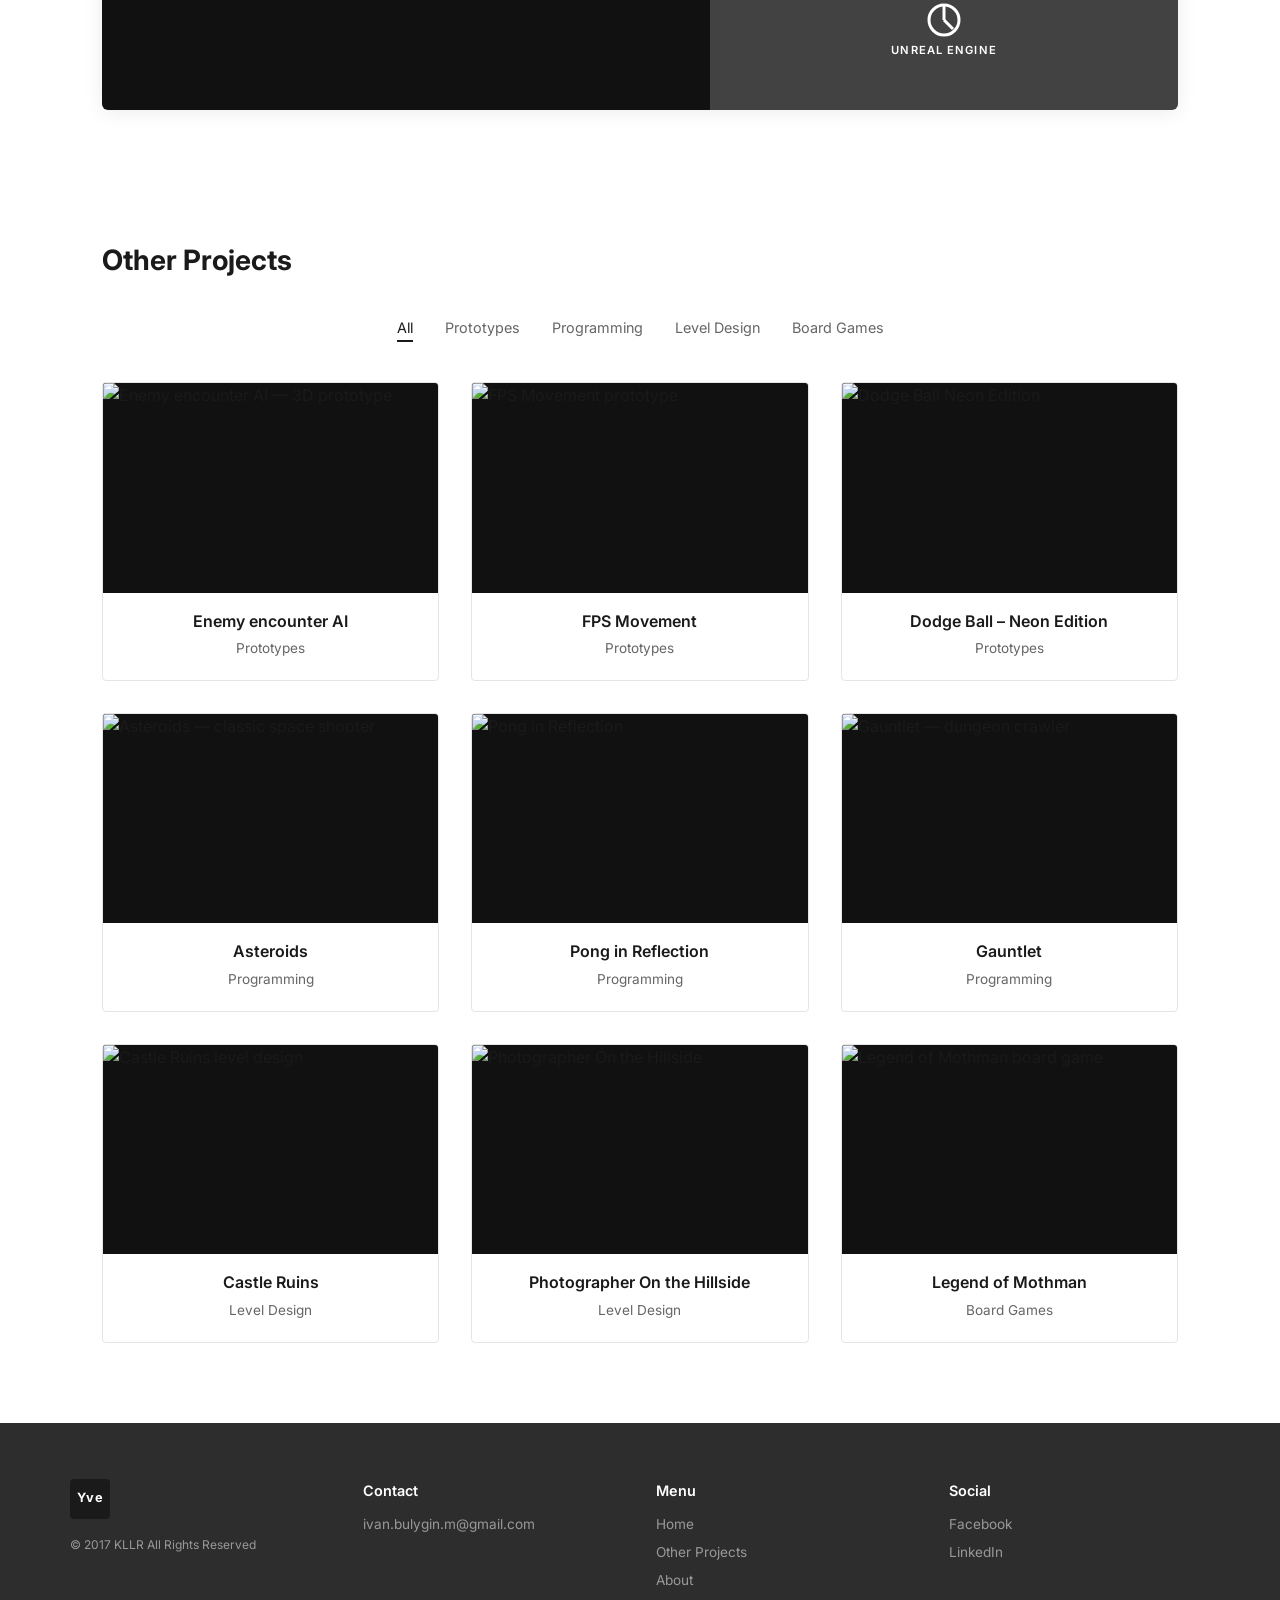
==== commit 6c3182c0: "Add detail pages for all 12 projects Co-Authored-By: Claude Opus 4.6 <noreply@anthropic.com>" ====
--- a/index.html
+++ b/index.html
@@ -8,447 +8,7 @@
   <link rel="preconnect" href="https://fonts.googleapis.com">
   <link rel="preconnect" href="https://fonts.gstatic.com" crossorigin>
   <link href="https://fonts.googleapis.com/css2?family=Inter:wght@300;400;500;600;700;800;900&display=swap" rel="stylesheet">
-  <style>
-    *, *::before, *::after { margin: 0; padding: 0; box-sizing: border-box; }
-
-    :root {
-      --bg: #ffffff;
-      --bg-footer: #2d2d2d;
-      --bg-card-overlay: rgba(50, 50, 50, 0.92);
-      --text: #1a1a1a;
-      --text-light: #666666;
-      --text-white: #ffffff;
-      --text-muted-footer: #999999;
-      --border: #e5e5e5;
-      --font: 'Inter', -apple-system, BlinkMacSystemFont, sans-serif;
-    }
-
-    html { scroll-behavior: smooth; }
-
-    body {
-      background: var(--bg);
-      color: var(--text);
-      font-family: var(--font);
-      line-height: 1.6;
-      -webkit-font-smoothing: antialiased;
-    }
-
-    a { text-decoration: none; color: inherit; }
-
-    @media (prefers-reduced-motion: reduce) {
-      *, *::before, *::after {
-        animation-duration: 0.01ms !important;
-        transition-duration: 0.01ms !important;
-        scroll-behavior: auto !important;
-      }
-    }
-
-    /* ── Navigation ── */
-    nav {
-      display: flex;
-      align-items: center;
-      justify-content: center;
-      gap: 3rem;
-      padding: 1.25rem 2rem;
-      position: sticky;
-      top: 0;
-      z-index: 50;
-      background: rgba(255, 255, 255, 0.95);
-      backdrop-filter: blur(10px);
-      -webkit-backdrop-filter: blur(10px);
-    }
-
-    .logo {
-      display: flex;
-      align-items: center;
-      justify-content: center;
-      width: 40px;
-      height: 40px;
-      background: #1a1a1a;
-      color: #fff;
-      font-weight: 700;
-      font-size: 0.8rem;
-      letter-spacing: 0.03em;
-      border-radius: 4px;
-      cursor: pointer;
-    }
-
-    .nav-links {
-      display: flex;
-      gap: 2.5rem;
-      list-style: none;
-    }
-
-    .nav-links a {
-      font-size: 0.95rem;
-      font-weight: 400;
-      color: var(--text);
-      transition: opacity 0.2s;
-      cursor: pointer;
-    }
-
-    .nav-links a:hover { opacity: 0.6; }
-    .nav-links a:focus-visible { outline: 2px solid var(--text); outline-offset: 4px; border-radius: 2px; }
-
-    /* ── Hero ── */
-    .hero {
-      text-align: center;
-      padding: 6rem 2rem 4rem;
-    }
-
-    .hero h1 {
-      font-size: clamp(3rem, 8vw, 5.5rem);
-      font-weight: 800;
-      letter-spacing: -0.02em;
-      line-height: 1.05;
-      margin-bottom: 0.5rem;
-    }
-
-    .hero .subtitle {
-      font-size: clamp(1.1rem, 2.5vw, 1.6rem);
-      font-weight: 300;
-      color: var(--text-light);
-    }
-
-    /* ── Sections ── */
-    .container {
-      max-width: 1140px;
-      margin: 0 auto;
-      padding: 0 2rem;
-    }
-
-    .section-title {
-      font-size: 1.75rem;
-      font-weight: 700;
-      margin-bottom: 2rem;
-    }
-
-    /* ── Game Projects (Main Cards) ── */
-    #projects { padding: 2rem 0 4rem; }
-
-    .game-projects {
-      display: flex;
-      flex-direction: column;
-      gap: 2.5rem;
-    }
-
-    .game-card {
-      display: grid;
-      grid-template-columns: 1.3fr 1fr;
-      border-radius: 6px;
-      overflow: hidden;
-      min-height: 380px;
-      box-shadow: 0 2px 20px rgba(0, 0, 0, 0.08);
-      transition: box-shadow 0.3s, transform 0.3s;
-      cursor: pointer;
-    }
-
-    .game-card:hover {
-      box-shadow: 0 8px 40px rgba(0, 0, 0, 0.15);
-      transform: translateY(-2px);
-    }
-
-    .game-card:focus-visible {
-      outline: 2px solid var(--text);
-      outline-offset: 2px;
-    }
-
-    .game-media {
-      position: relative;
-      overflow: hidden;
-      background: #111;
-    }
-
-    .game-media img {
-      width: 100%;
-      height: 100%;
-      object-fit: cover;
-      transition: transform 0.5s ease;
-    }
-
-    .game-card:hover .game-media img {
-      transform: scale(1.03);
-    }
-
-    .game-info {
-      display: flex;
-      flex-direction: column;
-      justify-content: center;
-      align-items: center;
-      text-align: center;
-      padding: 2.5rem 2rem;
-      gap: 1rem;
-      background: var(--bg-card-overlay);
-      color: var(--text-white);
-      position: relative;
-    }
-
-    .game-info::before {
-      content: '';
-      position: absolute;
-      inset: 0;
-      background-size: cover;
-      background-position: center;
-      opacity: 0.15;
-      pointer-events: none;
-    }
-
-    .game-logo {
-      font-size: 1.6rem;
-      font-weight: 800;
-      letter-spacing: 0.12em;
-      text-transform: uppercase;
-      position: relative;
-    }
-
-    .game-logo.fragment { letter-spacing: 0.2em; font-size: 1.5rem; }
-    .game-logo.boop { font-size: 2rem; font-weight: 900; }
-
-    .game-roles {
-      display: flex;
-      flex-direction: column;
-      gap: 0.3rem;
-      position: relative;
-    }
-
-    .game-roles span {
-      font-size: 0.95rem;
-      font-weight: 400;
-      color: rgba(255, 255, 255, 0.85);
-    }
-
-    .read-more-btn {
-      display: inline-block;
-      padding: 0.5rem 1.6rem;
-      border: 1.5px solid rgba(255, 255, 255, 0.6);
-      border-radius: 100px;
-      font-family: var(--font);
-      font-size: 0.85rem;
-      font-weight: 500;
-      color: var(--text-white);
-      background: transparent;
-      cursor: pointer;
-      transition: background 0.25s, border-color 0.25s;
-      position: relative;
-    }
-
-    .read-more-btn:hover {
-      background: rgba(255, 255, 255, 0.12);
-      border-color: #fff;
-    }
-
-    .engine-badge {
-      display: flex;
-      align-items: center;
-      gap: 0.5rem;
-      margin-top: 0.5rem;
-      position: relative;
-    }
-
-    .engine-badge img {
-      height: 40px;
-      width: auto;
-      filter: brightness(0) invert(1);
-    }
-
-    .engine-badge svg {
-      height: 40px;
-      width: auto;
-      fill: #fff;
-    }
-
-    .engine-text {
-      display: flex;
-      flex-direction: column;
-      align-items: center;
-      color: var(--text-white);
-    }
-
-    .engine-text .engine-icon {
-      width: 36px;
-      height: 36px;
-      margin-bottom: 0.25rem;
-    }
-
-    .engine-text span {
-      font-size: 0.7rem;
-      font-weight: 600;
-      text-transform: uppercase;
-      letter-spacing: 0.1em;
-    }
-
-    /* ── Other Projects ── */
-    #other-projects { padding: 4rem 0 5rem; }
-
-    .filter-tabs {
-      display: flex;
-      justify-content: center;
-      gap: 2rem;
-      margin-bottom: 2.5rem;
-      flex-wrap: wrap;
-    }
-
-    .filter-tab {
-      font-family: var(--font);
-      font-size: 0.9rem;
-      font-weight: 400;
-      color: var(--text-light);
-      background: none;
-      border: none;
-      cursor: pointer;
-      padding: 0.25rem 0;
-      border-bottom: 2px solid transparent;
-      transition: color 0.2s, border-color 0.2s;
-    }
-
-    .filter-tab:hover { color: var(--text); }
-    .filter-tab.active {
-      color: var(--text);
-      border-bottom-color: var(--text);
-    }
-    .filter-tab:focus-visible { outline: 2px solid var(--text); outline-offset: 4px; border-radius: 2px; }
-
-    .other-grid {
-      display: grid;
-      grid-template-columns: repeat(3, 1fr);
-      gap: 2rem;
-    }
-
-    .other-card {
-      border: 1px solid var(--border);
-      border-radius: 4px;
-      overflow: hidden;
-      transition: box-shadow 0.3s, transform 0.3s;
-      cursor: pointer;
-      background: #fff;
-    }
-
-    .other-card:hover {
-      box-shadow: 0 6px 24px rgba(0, 0, 0, 0.1);
-      transform: translateY(-3px);
-    }
-
-    .other-card:focus-visible {
-      outline: 2px solid var(--text);
-      outline-offset: 2px;
-    }
-
-    .other-card-img {
-      width: 100%;
-      aspect-ratio: 16 / 10;
-      object-fit: cover;
-      display: block;
-      background: #111;
-    }
-
-    .other-card-body {
-      padding: 1rem 1rem 1.25rem;
-      text-align: center;
-    }
-
-    .other-card-title {
-      font-size: 1rem;
-      font-weight: 600;
-      margin-bottom: 0.25rem;
-    }
-
-    .other-card-category {
-      font-size: 0.85rem;
-      color: var(--text-light);
-    }
-
-    /* ── Footer ── */
-    footer {
-      background: var(--bg-footer);
-      color: var(--text-muted-footer);
-      padding: 3.5rem 2rem 2.5rem;
-    }
-
-    .footer-inner {
-      max-width: 1140px;
-      margin: 0 auto;
-      display: grid;
-      grid-template-columns: 1fr 1fr 1fr 1fr;
-      gap: 2rem;
-    }
-
-    .footer-brand .logo {
-      margin-bottom: 1rem;
-    }
-
-    .footer-brand .copyright {
-      font-size: 0.75rem;
-      color: var(--text-muted-footer);
-    }
-
-    .footer-col h4 {
-      color: #fff;
-      font-size: 0.9rem;
-      font-weight: 600;
-      margin-bottom: 0.75rem;
-    }
-
-    .footer-col a,
-    .footer-col p {
-      display: block;
-      font-size: 0.85rem;
-      color: var(--text-muted-footer);
-      margin-bottom: 0.4rem;
-      transition: color 0.2s;
-    }
-
-    .footer-col a:hover { color: #fff; }
-
-    /* ── Animations ── */
-    .reveal {
-      opacity: 0;
-      transform: translateY(30px);
-      transition: opacity 0.6s ease, transform 0.6s ease;
-    }
-
-    .reveal.visible {
-      opacity: 1;
-      transform: translateY(0);
-    }
-
-    /* ── Responsive ── */
-    @media (max-width: 900px) {
-      .game-card {
-        grid-template-columns: 1fr;
-        min-height: auto;
-      }
-
-      .game-media { height: 250px; }
-
-      .other-grid {
-        grid-template-columns: repeat(2, 1fr);
-      }
-
-      .footer-inner {
-        grid-template-columns: 1fr 1fr;
-      }
-    }
-
-    @media (max-width: 600px) {
-      nav { gap: 1.5rem; padding: 1rem; }
-      .nav-links { gap: 1.5rem; }
-      .nav-links a { font-size: 0.85rem; }
-
-      .hero { padding: 4rem 1.5rem 3rem; }
-      .container { padding: 0 1.25rem; }
-
-      .other-grid {
-        grid-template-columns: 1fr;
-      }
-
-      .filter-tabs { gap: 1rem; }
-
-      .footer-inner {
-        grid-template-columns: 1fr;
-        gap: 1.5rem;
-      }
-    }
-  </style>
+  <link rel="stylesheet" href="style.css">
 </head>
 <body>
 
@@ -475,7 +35,7 @@
       <div class="game-projects">
 
         <!-- Fragment -->
-        <a class="game-card reveal" href="#" aria-label="View Fragment project">
+        <a class="game-card reveal" href="projects/fragment.html" aria-label="View Fragment project">
           <div class="game-media">
             <img src="https://images.unsplash.com/photo-1633356122102-3fe601e05bd2?w=800&q=80" alt="Fragment — dark atmospheric top-down game with glowing particles and neon lighting">
           </div>
@@ -486,7 +46,7 @@
               <span>Technical Design</span>
               <span>Sound Design</span>
             </div>
-            <button class="read-more-btn">Read more</button>
+            <span class="read-more-btn">Read more</span>
             <div class="engine-text">
               <svg class="engine-icon" viewBox="0 0 24 24" fill="white"><path d="M10.4 0.8C4.6 0.8 0 5.4 0 11.3c0 3.4 1.6 6.4 4 8.4l1.2-2.2c-1.8-1.6-3-3.8-3-6.3C2.2 6.6 5.9 2.9 10.4 2.9s8.3 3.7 8.3 8.3c0 2.5-1.1 4.7-2.9 6.3l1.2 2.2c2.5-2 4-5 4-8.4C21 5.4 16.3 0.8 10.4 0.8zM10.4 5c-3.4 0-6.2 2.8-6.2 6.3 0 2 1 3.8 2.5 4.9l1.2-2.2c-1-.8-1.6-2-1.6-3.3 0-2.3 1.9-4.2 4.2-4.2s4.2 1.9 4.2 4.2c0 1.3-.6 2.5-1.5 3.3l1.2 2.2c1.5-1.2 2.5-3 2.5-4.9C16.7 7.8 13.9 5 10.4 5zm0 4.2c-1.1 0-2.1.9-2.1 2.1s.9 2.1 2.1 2.1 2.1-.9 2.1-2.1-.9-2.1-2.1-2.1z"/></svg>
               <span>unity</span>
@@ -495,7 +55,7 @@
         </a>
 
         <!-- Totem -->
-        <a class="game-card reveal" href="#" aria-label="View Totem project">
+        <a class="game-card reveal" href="projects/totem.html" aria-label="View Totem project">
           <div class="game-media">
             <img src="https://images.unsplash.com/photo-1534088568595-a066f410bcda?w=800&q=80" alt="Totem — colorful 3D adventure platformer with floating islands and bright skies">
           </div>
@@ -506,7 +66,7 @@
               <span>Gameplay Design</span>
               <span>Sound Design</span>
             </div>
-            <button class="read-more-btn">Read more</button>
+            <span class="read-more-btn">Read more</span>
             <div class="engine-text">
               <svg class="engine-icon" viewBox="0 0 24 24" fill="white"><circle cx="12" cy="12" r="10" fill="none" stroke="white" stroke-width="2"/><path d="M12 2C12 2 12 12 12 12" stroke="white" stroke-width="2"/><path d="M12 12L18 18" stroke="white" stroke-width="2"/></svg>
               <span>Unreal Engine</span>
@@ -515,7 +75,7 @@
         </a>
 
         <!-- BOOP -->
-        <a class="game-card reveal" href="#" aria-label="View BOOP project">
+        <a class="game-card reveal" href="projects/boop.html" aria-label="View BOOP project">
           <div class="game-media">
             <img src="https://images.unsplash.com/photo-1511512578047-dfb367046420?w=800&q=80" alt="BOOP — multiplayer party game with industrial steampunk aesthetics">
           </div>
@@ -526,7 +86,7 @@
               <span>Technical Design</span>
               <span>Sound Design</span>
             </div>
-            <button class="read-more-btn">Read more</button>
+            <span class="read-more-btn">Read more</span>
             <div class="engine-text">
               <svg class="engine-icon" viewBox="0 0 24 24" fill="white"><circle cx="12" cy="12" r="10" fill="none" stroke="white" stroke-width="2"/><path d="M12 2C12 2 12 12 12 12" stroke="white" stroke-width="2"/><path d="M12 12L18 18" stroke="white" stroke-width="2"/></svg>
               <span>Unreal Engine</span>
@@ -553,76 +113,72 @@
 
       <div class="other-grid reveal">
 
-        <!-- Prototypes -->
-        <a class="other-card" href="#" data-category="prototypes" aria-label="Enemy encounter AI project">
-          <img class="other-card-img" src="https://images.unsplash.com/photo-1614294148960-9aa740632a87?w=400&q=70" alt="Enemy encounter AI — 3D prototype with character and obstacle blocks">
+        <a class="other-card" href="projects/enemy-encounter-ai.html" data-category="prototypes" aria-label="Enemy encounter AI project">
+          <img class="other-card-img" src="https://images.unsplash.com/photo-1614294148960-9aa740632a87?w=400&q=70" alt="Enemy encounter AI — 3D prototype">
           <div class="other-card-body">
             <h3 class="other-card-title">Enemy encounter AI</h3>
             <p class="other-card-category">Prototypes</p>
           </div>
         </a>
 
-        <a class="other-card" href="#" data-category="prototypes" aria-label="FPS Movement project">
-          <img class="other-card-img" src="https://images.unsplash.com/photo-1542751371-adc38448a05e?w=400&q=70" alt="FPS Movement — first-person shooter movement prototype">
+        <a class="other-card" href="projects/fps-movement.html" data-category="prototypes" aria-label="FPS Movement project">
+          <img class="other-card-img" src="https://images.unsplash.com/photo-1542751371-adc38448a05e?w=400&q=70" alt="FPS Movement prototype">
           <div class="other-card-body">
             <h3 class="other-card-title">FPS Movement</h3>
             <p class="other-card-category">Prototypes</p>
           </div>
         </a>
 
-        <a class="other-card" href="#" data-category="prototypes" aria-label="Dodge Ball Neon Edition project">
-          <img class="other-card-img" src="https://images.unsplash.com/photo-1550745165-9bc0b252726f?w=400&q=70" alt="Dodge Ball Neon Edition — neon-themed multiplayer dodge ball game">
+        <a class="other-card" href="projects/dodge-ball-neon.html" data-category="prototypes" aria-label="Dodge Ball Neon Edition project">
+          <img class="other-card-img" src="https://images.unsplash.com/photo-1550745165-9bc0b252726f?w=400&q=70" alt="Dodge Ball Neon Edition">
           <div class="other-card-body">
             <h3 class="other-card-title">Dodge Ball &ndash; Neon Edition</h3>
             <p class="other-card-category">Prototypes</p>
           </div>
         </a>
 
-        <!-- Programming -->
-        <a class="other-card" href="#" data-category="programming" aria-label="Asteroids project">
-          <img class="other-card-img" src="https://images.unsplash.com/photo-1454789548928-9efd52dc4031?w=400&q=70" alt="Asteroids — classic space shooter remake">
+        <a class="other-card" href="projects/asteroids.html" data-category="programming" aria-label="Asteroids project">
+          <img class="other-card-img" src="https://images.unsplash.com/photo-1454789548928-9efd52dc4031?w=400&q=70" alt="Asteroids — classic space shooter">
           <div class="other-card-body">
             <h3 class="other-card-title">Asteroids</h3>
             <p class="other-card-category">Programming</p>
           </div>
         </a>
 
-        <a class="other-card" href="#" data-category="programming" aria-label="Pong in Reflection project">
-          <img class="other-card-img" src="https://images.unsplash.com/photo-1535223289827-42f1e9919769?w=400&q=70" alt="Pong in Reflection — minimalist pong game">
+        <a class="other-card" href="projects/pong-in-reflection.html" data-category="programming" aria-label="Pong in Reflection project">
+          <img class="other-card-img" src="https://images.unsplash.com/photo-1535223289827-42f1e9919769?w=400&q=70" alt="Pong in Reflection">
           <div class="other-card-body">
             <h3 class="other-card-title">Pong in Reflection</h3>
             <p class="other-card-category">Programming</p>
           </div>
         </a>
 
-        <a class="other-card" href="#" data-category="programming" aria-label="Gauntlet project">
-          <img class="other-card-img" src="https://images.unsplash.com/photo-1526374965328-7f61d4dc18c5?w=400&q=70" alt="Gauntlet — top-down dungeon crawler with blue grid map">
+        <a class="other-card" href="projects/gauntlet.html" data-category="programming" aria-label="Gauntlet project">
+          <img class="other-card-img" src="https://images.unsplash.com/photo-1526374965328-7f61d4dc18c5?w=400&q=70" alt="Gauntlet — dungeon crawler">
           <div class="other-card-body">
             <h3 class="other-card-title">Gauntlet</h3>
             <p class="other-card-category">Programming</p>
           </div>
         </a>
 
-        <!-- Level Design -->
-        <a class="other-card" href="#" data-category="level-design" aria-label="Castle Ruins project">
-          <img class="other-card-img" src="https://images.unsplash.com/photo-1518709268805-4e9042af9f23?w=400&q=70" alt="Castle Ruins — medieval castle level design in Unreal Engine">
+        <a class="other-card" href="projects/castle-ruins.html" data-category="level-design" aria-label="Castle Ruins project">
+          <img class="other-card-img" src="https://images.unsplash.com/photo-1518709268805-4e9042af9f23?w=400&q=70" alt="Castle Ruins level design">
           <div class="other-card-body">
             <h3 class="other-card-title">Castle Ruins</h3>
             <p class="other-card-category">Level Design</p>
           </div>
         </a>
 
-        <a class="other-card" href="#" data-category="level-design" aria-label="Photographer On the Hillside project">
-          <img class="other-card-img" src="https://images.unsplash.com/photo-1506905925346-21bda4d32df4?w=400&q=70" alt="Photographer On the Hillside — atmospheric hillside environment">
+        <a class="other-card" href="projects/photographer-on-the-hillside.html" data-category="level-design" aria-label="Photographer On the Hillside project">
+          <img class="other-card-img" src="https://images.unsplash.com/photo-1506905925346-21bda4d32df4?w=400&q=70" alt="Photographer On the Hillside">
           <div class="other-card-body">
             <h3 class="other-card-title">Photographer On the Hillside</h3>
             <p class="other-card-category">Level Design</p>
           </div>
         </a>
 
-        <!-- Board Games -->
-        <a class="other-card" href="#" data-category="board-games" aria-label="Legend of Mothman project">
-          <img class="other-card-img" src="https://images.unsplash.com/photo-1606503153255-59d8b2e4b0e4?w=400&q=70" alt="Legend of Mothman — social card game with multiple personalities">
+        <a class="other-card" href="projects/legend-of-mothman.html" data-category="board-games" aria-label="Legend of Mothman project">
+          <img class="other-card-img" src="https://images.unsplash.com/photo-1606503153255-59d8b2e4b0e4?w=400&q=70" alt="Legend of Mothman board game">
           <div class="other-card-body">
             <h3 class="other-card-title">Legend of Mothman</h3>
             <p class="other-card-category">Board Games</p>
@@ -659,7 +215,6 @@
   </footer>
 
   <script>
-    // Scroll reveal
     const observer = new IntersectionObserver((entries) => {
       entries.forEach(entry => {
         if (entry.isIntersecting) {
@@ -670,26 +225,19 @@
     }, { threshold: 0.1 });
     document.querySelectorAll('.reveal').forEach(el => observer.observe(el));
 
-    // Filter tabs
     const tabs = document.querySelectorAll('.filter-tab');
     const cards = document.querySelectorAll('.other-card');
-
     tabs.forEach(tab => {
       tab.addEventListener('click', () => {
         tabs.forEach(t => t.classList.remove('active'));
         tab.classList.add('active');
         const filter = tab.dataset.filter;
-
         cards.forEach(card => {
-          if (filter === 'all' || card.dataset.category === filter) {
-            card.style.display = '';
-          } else {
-            card.style.display = 'none';
-          }
+          card.style.display = (filter === 'all' || card.dataset.category === filter) ? '' : 'none';
         });
       });
     });
   </script>
 
 </body>
-</html>
+</html>
--- a/style.css
+++ b/style.css
@@ -0,0 +1,487 @@
+*, *::before, *::after { margin: 0; padding: 0; box-sizing: border-box; }
+
+:root {
+  --bg: #ffffff;
+  --bg-footer: #2d2d2d;
+  --bg-card-overlay: rgba(50, 50, 50, 0.92);
+  --text: #1a1a1a;
+  --text-light: #666666;
+  --text-white: #ffffff;
+  --text-muted-footer: #999999;
+  --border: #e5e5e5;
+  --font: 'Inter', -apple-system, BlinkMacSystemFont, sans-serif;
+}
+
+html { scroll-behavior: smooth; }
+
+body {
+  background: var(--bg);
+  color: var(--text);
+  font-family: var(--font);
+  line-height: 1.6;
+  -webkit-font-smoothing: antialiased;
+}
+
+a { text-decoration: none; color: inherit; }
+
+@media (prefers-reduced-motion: reduce) {
+  *, *::before, *::after {
+    animation-duration: 0.01ms !important;
+    transition-duration: 0.01ms !important;
+    scroll-behavior: auto !important;
+  }
+}
+
+/* ── Navigation ── */
+nav {
+  display: flex;
+  align-items: center;
+  justify-content: center;
+  gap: 3rem;
+  padding: 1.25rem 2rem;
+  position: sticky;
+  top: 0;
+  z-index: 50;
+  background: rgba(255, 255, 255, 0.95);
+  backdrop-filter: blur(10px);
+  -webkit-backdrop-filter: blur(10px);
+}
+
+.logo {
+  display: flex;
+  align-items: center;
+  justify-content: center;
+  width: 40px;
+  height: 40px;
+  background: #1a1a1a;
+  color: #fff;
+  font-weight: 700;
+  font-size: 0.8rem;
+  letter-spacing: 0.03em;
+  border-radius: 4px;
+  cursor: pointer;
+}
+
+.nav-links {
+  display: flex;
+  gap: 2.5rem;
+  list-style: none;
+}
+
+.nav-links a {
+  font-size: 0.95rem;
+  font-weight: 400;
+  color: var(--text);
+  transition: opacity 0.2s;
+  cursor: pointer;
+}
+
+.nav-links a:hover { opacity: 0.6; }
+.nav-links a:focus-visible { outline: 2px solid var(--text); outline-offset: 4px; border-radius: 2px; }
+
+/* ── Hero ── */
+.hero {
+  text-align: center;
+  padding: 6rem 2rem 4rem;
+}
+
+.hero h1 {
+  font-size: clamp(3rem, 8vw, 5.5rem);
+  font-weight: 800;
+  letter-spacing: -0.02em;
+  line-height: 1.05;
+  margin-bottom: 0.5rem;
+}
+
+.hero .subtitle {
+  font-size: clamp(1.1rem, 2.5vw, 1.6rem);
+  font-weight: 300;
+  color: var(--text-light);
+}
+
+/* ── Sections ── */
+.container {
+  max-width: 1140px;
+  margin: 0 auto;
+  padding: 0 2rem;
+}
+
+.section-title {
+  font-size: 1.75rem;
+  font-weight: 700;
+  margin-bottom: 2rem;
+}
+
+/* ── Game Projects (Main Cards) ── */
+#projects { padding: 2rem 0 4rem; }
+
+.game-projects {
+  display: flex;
+  flex-direction: column;
+  gap: 2.5rem;
+}
+
+.game-card {
+  display: grid;
+  grid-template-columns: 1.3fr 1fr;
+  border-radius: 6px;
+  overflow: hidden;
+  min-height: 380px;
+  box-shadow: 0 2px 20px rgba(0, 0, 0, 0.08);
+  transition: box-shadow 0.3s, transform 0.3s;
+  cursor: pointer;
+}
+
+.game-card:hover {
+  box-shadow: 0 8px 40px rgba(0, 0, 0, 0.15);
+  transform: translateY(-2px);
+}
+
+.game-card:focus-visible { outline: 2px solid var(--text); outline-offset: 2px; }
+
+.game-media {
+  position: relative;
+  overflow: hidden;
+  background: #111;
+}
+
+.game-media img {
+  width: 100%;
+  height: 100%;
+  object-fit: cover;
+  transition: transform 0.5s ease;
+}
+
+.game-card:hover .game-media img { transform: scale(1.03); }
+
+.game-info {
+  display: flex;
+  flex-direction: column;
+  justify-content: center;
+  align-items: center;
+  text-align: center;
+  padding: 2.5rem 2rem;
+  gap: 1rem;
+  background: var(--bg-card-overlay);
+  color: var(--text-white);
+  position: relative;
+}
+
+.game-logo {
+  font-size: 1.6rem;
+  font-weight: 800;
+  letter-spacing: 0.12em;
+  text-transform: uppercase;
+  position: relative;
+}
+
+.game-logo.fragment { letter-spacing: 0.2em; font-size: 1.5rem; }
+.game-logo.boop { font-size: 2rem; font-weight: 900; }
+
+.game-roles {
+  display: flex;
+  flex-direction: column;
+  gap: 0.3rem;
+  position: relative;
+}
+
+.game-roles span {
+  font-size: 0.95rem;
+  font-weight: 400;
+  color: rgba(255, 255, 255, 0.85);
+}
+
+.read-more-btn {
+  display: inline-block;
+  padding: 0.5rem 1.6rem;
+  border: 1.5px solid rgba(255, 255, 255, 0.6);
+  border-radius: 100px;
+  font-family: var(--font);
+  font-size: 0.85rem;
+  font-weight: 500;
+  color: var(--text-white);
+  background: transparent;
+  cursor: pointer;
+  transition: background 0.25s, border-color 0.25s;
+  position: relative;
+}
+
+.read-more-btn:hover {
+  background: rgba(255, 255, 255, 0.12);
+  border-color: #fff;
+}
+
+.engine-text {
+  display: flex;
+  flex-direction: column;
+  align-items: center;
+  color: var(--text-white);
+}
+
+.engine-text .engine-icon {
+  width: 36px;
+  height: 36px;
+  margin-bottom: 0.25rem;
+}
+
+.engine-text span {
+  font-size: 0.7rem;
+  font-weight: 600;
+  text-transform: uppercase;
+  letter-spacing: 0.1em;
+}
+
+/* ── Other Projects ── */
+#other-projects { padding: 4rem 0 5rem; }
+
+.filter-tabs {
+  display: flex;
+  justify-content: center;
+  gap: 2rem;
+  margin-bottom: 2.5rem;
+  flex-wrap: wrap;
+}
+
+.filter-tab {
+  font-family: var(--font);
+  font-size: 0.9rem;
+  font-weight: 400;
+  color: var(--text-light);
+  background: none;
+  border: none;
+  cursor: pointer;
+  padding: 0.25rem 0;
+  border-bottom: 2px solid transparent;
+  transition: color 0.2s, border-color 0.2s;
+}
+
+.filter-tab:hover { color: var(--text); }
+.filter-tab.active {
+  color: var(--text);
+  border-bottom-color: var(--text);
+}
+.filter-tab:focus-visible { outline: 2px solid var(--text); outline-offset: 4px; border-radius: 2px; }
+
+.other-grid {
+  display: grid;
+  grid-template-columns: repeat(3, 1fr);
+  gap: 2rem;
+}
+
+.other-card {
+  border: 1px solid var(--border);
+  border-radius: 4px;
+  overflow: hidden;
+  transition: box-shadow 0.3s, transform 0.3s;
+  cursor: pointer;
+  background: #fff;
+}
+
+.other-card:hover {
+  box-shadow: 0 6px 24px rgba(0, 0, 0, 0.1);
+  transform: translateY(-3px);
+}
+
+.other-card:focus-visible { outline: 2px solid var(--text); outline-offset: 2px; }
+
+.other-card-img {
+  width: 100%;
+  aspect-ratio: 16 / 10;
+  object-fit: cover;
+  display: block;
+  background: #111;
+}
+
+.other-card-body {
+  padding: 1rem 1rem 1.25rem;
+  text-align: center;
+}
+
+.other-card-title {
+  font-size: 1rem;
+  font-weight: 600;
+  margin-bottom: 0.25rem;
+}
+
+.other-card-category {
+  font-size: 0.85rem;
+  color: var(--text-light);
+}
+
+/* ── Footer ── */
+footer {
+  background: var(--bg-footer);
+  color: var(--text-muted-footer);
+  padding: 3.5rem 2rem 2.5rem;
+}
+
+.footer-inner {
+  max-width: 1140px;
+  margin: 0 auto;
+  display: grid;
+  grid-template-columns: 1fr 1fr 1fr 1fr;
+  gap: 2rem;
+}
+
+.footer-brand .logo { margin-bottom: 1rem; }
+
+.footer-brand .copyright {
+  font-size: 0.75rem;
+  color: var(--text-muted-footer);
+}
+
+.footer-col h4 {
+  color: #fff;
+  font-size: 0.9rem;
+  font-weight: 600;
+  margin-bottom: 0.75rem;
+}
+
+.footer-col a,
+.footer-col p {
+  display: block;
+  font-size: 0.85rem;
+  color: var(--text-muted-footer);
+  margin-bottom: 0.4rem;
+  transition: color 0.2s;
+}
+
+.footer-col a:hover { color: #fff; }
+
+/* ── Animations ── */
+.reveal {
+  opacity: 0;
+  transform: translateY(30px);
+  transition: opacity 0.6s ease, transform 0.6s ease;
+}
+
+.reveal.visible {
+  opacity: 1;
+  transform: translateY(0);
+}
+
+/* ── Project Detail Page ── */
+.project-page { min-height: 100vh; }
+
+.project-hero {
+  width: 100%;
+  height: 50vh;
+  min-height: 300px;
+  max-height: 500px;
+  overflow: hidden;
+  background: #111;
+}
+
+.project-hero img {
+  width: 100%;
+  height: 100%;
+  object-fit: cover;
+}
+
+.project-content {
+  max-width: 800px;
+  margin: 0 auto;
+  padding: 2.5rem 2rem 5rem;
+}
+
+.back-link {
+  display: inline-block;
+  font-size: 0.9rem;
+  color: var(--text-light);
+  margin-bottom: 2rem;
+  transition: color 0.2s;
+}
+
+.back-link:hover { color: var(--text); }
+
+.project-page-title {
+  font-size: clamp(2rem, 5vw, 3rem);
+  font-weight: 800;
+  letter-spacing: 0.05em;
+  margin-bottom: 2rem;
+}
+
+.project-meta {
+  display: grid;
+  grid-template-columns: repeat(auto-fit, minmax(160px, 1fr));
+  gap: 1.5rem;
+  padding: 1.5rem 0;
+  border-top: 1px solid var(--border);
+  border-bottom: 1px solid var(--border);
+  margin-bottom: 2.5rem;
+}
+
+.meta-item { display: flex; flex-direction: column; gap: 0.2rem; }
+
+.meta-label {
+  font-size: 0.75rem;
+  font-weight: 600;
+  text-transform: uppercase;
+  letter-spacing: 0.08em;
+  color: var(--text-light);
+}
+
+.meta-value {
+  font-size: 0.95rem;
+  font-weight: 500;
+}
+
+.project-section { margin-bottom: 2.5rem; }
+
+.project-section h2 {
+  font-size: 1.4rem;
+  font-weight: 700;
+  margin-bottom: 1rem;
+}
+
+.project-section h3 {
+  font-size: 1.05rem;
+  font-weight: 600;
+  margin-top: 1.25rem;
+  margin-bottom: 0.5rem;
+}
+
+.project-section p {
+  color: var(--text-light);
+  font-size: 1rem;
+  line-height: 1.75;
+  margin-bottom: 0.75rem;
+}
+
+.project-gallery {
+  display: grid;
+  grid-template-columns: repeat(auto-fit, minmax(240px, 1fr));
+  gap: 1rem;
+}
+
+.project-gallery img {
+  width: 100%;
+  border-radius: 6px;
+  aspect-ratio: 16 / 10;
+  object-fit: cover;
+}
+
+/* ── Responsive ── */
+@media (max-width: 900px) {
+  .game-card {
+    grid-template-columns: 1fr;
+    min-height: auto;
+  }
+  .game-media { height: 250px; }
+  .other-grid { grid-template-columns: repeat(2, 1fr); }
+  .footer-inner { grid-template-columns: 1fr 1fr; }
+}
+
+@media (max-width: 600px) {
+  nav { gap: 1.5rem; padding: 1rem; }
+  .nav-links { gap: 1.5rem; }
+  .nav-links a { font-size: 0.85rem; }
+  .hero { padding: 4rem 1.5rem 3rem; }
+  .container { padding: 0 1.25rem; }
+  .other-grid { grid-template-columns: 1fr; }
+  .filter-tabs { gap: 1rem; }
+  .footer-inner { grid-template-columns: 1fr; gap: 1.5rem; }
+  .project-content { padding: 2rem 1.25rem 4rem; }
+  .project-meta { grid-template-columns: 1fr 1fr; }
+  .project-gallery { grid-template-columns: 1fr; }
+}
